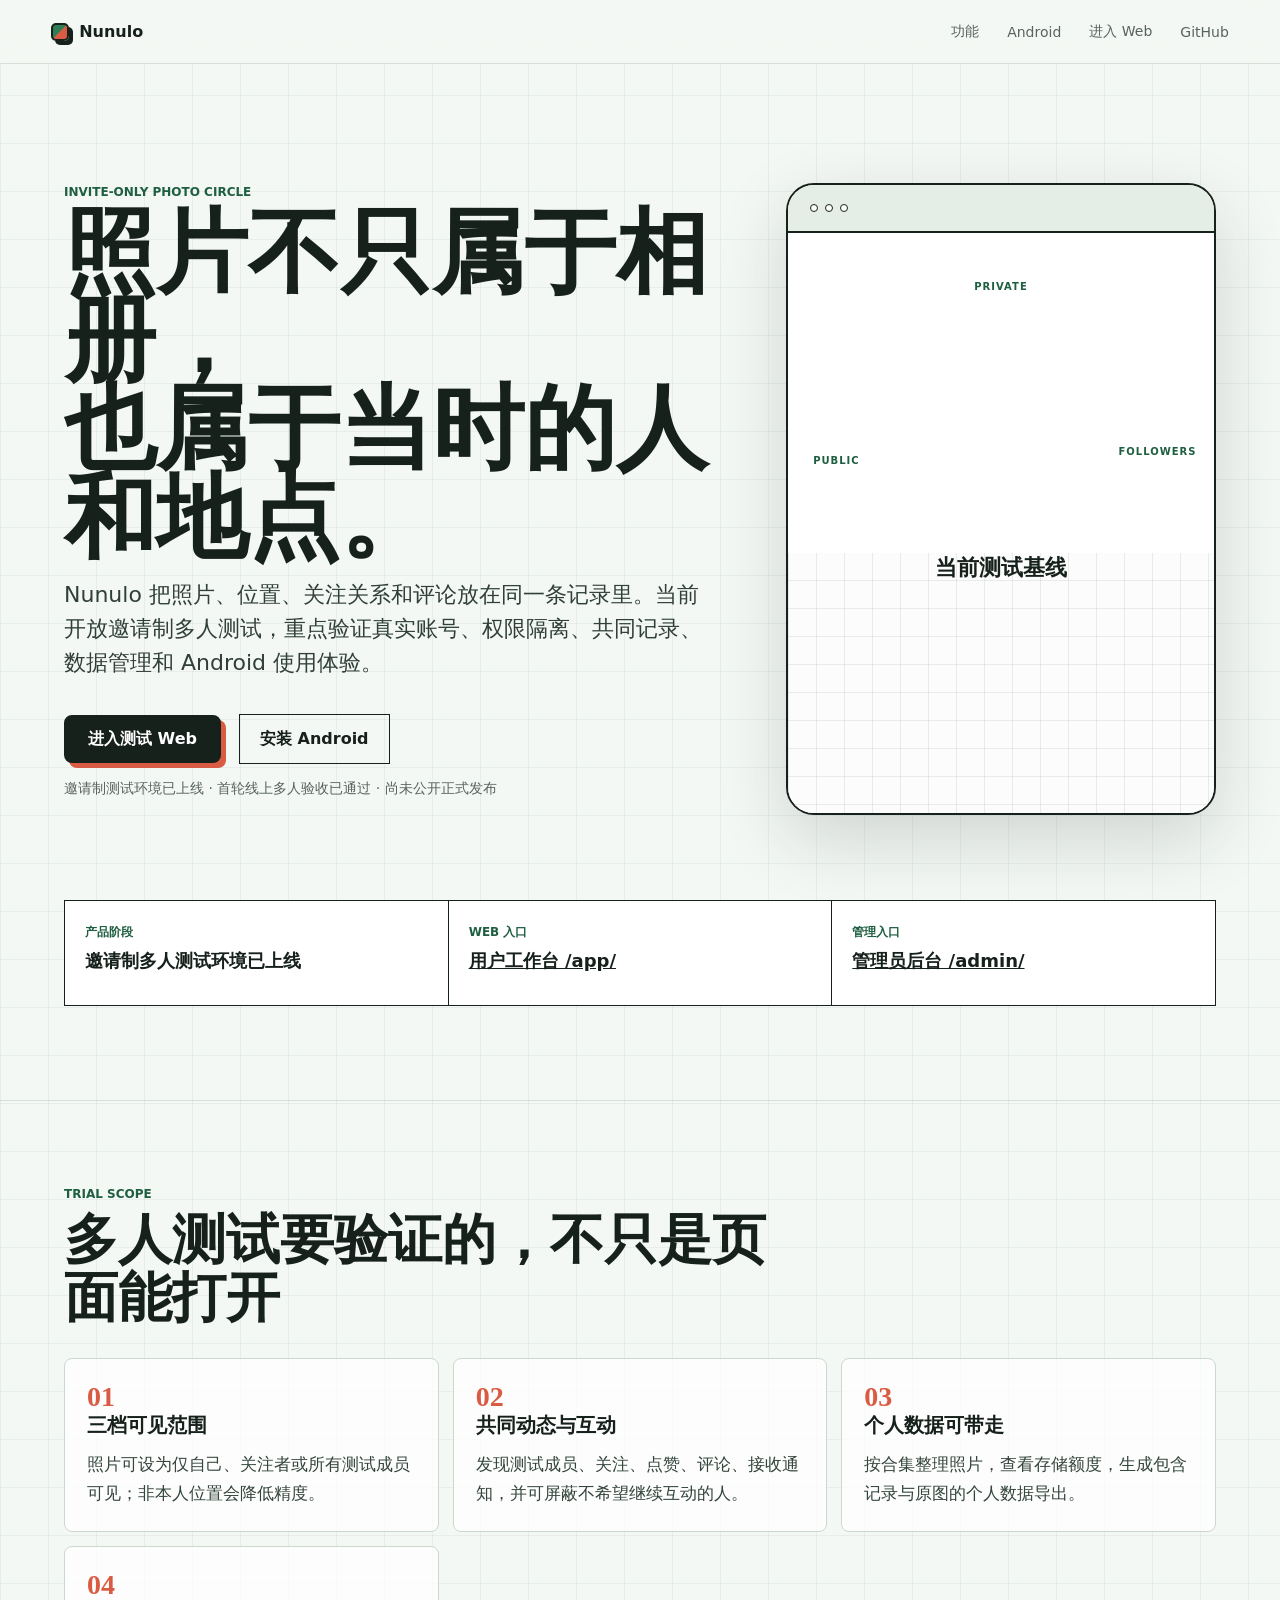
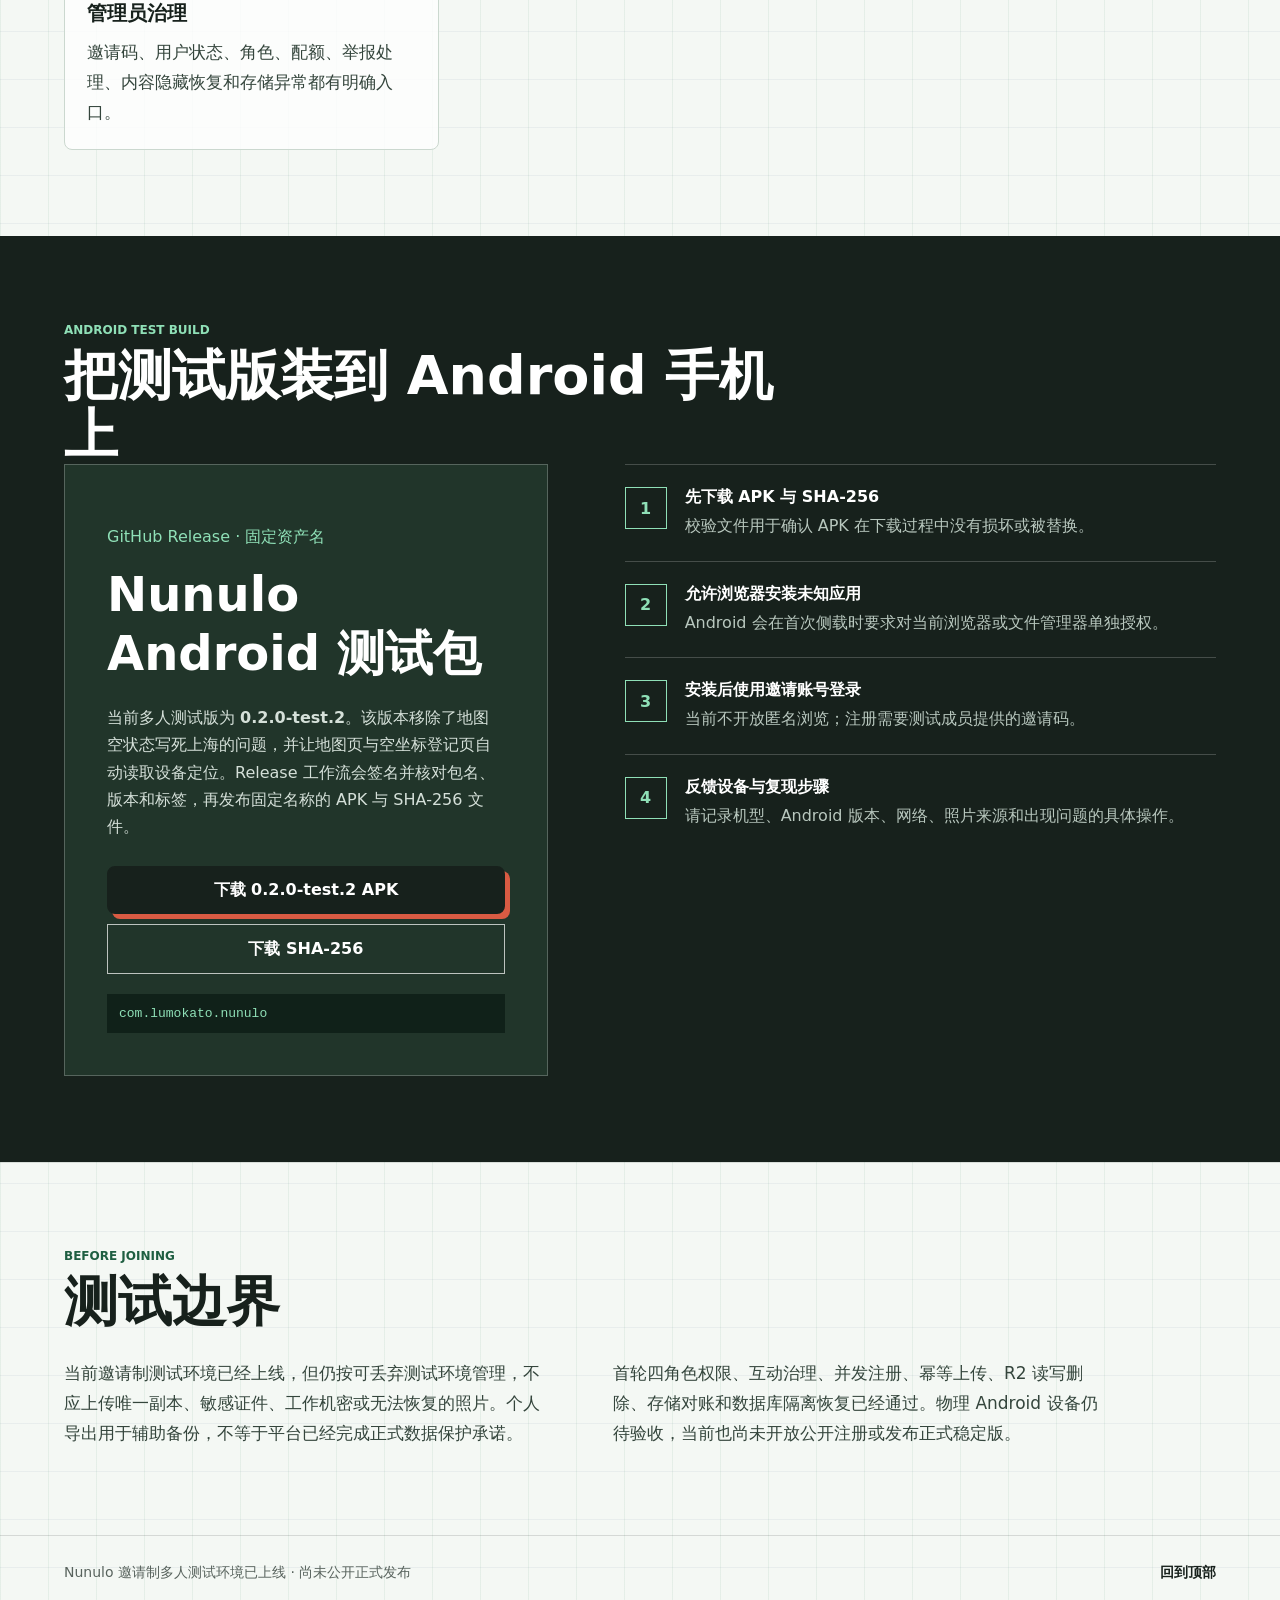
==== release-site/index.html @ 15b978f1 "docs: publish Android test.2 download" ====
<!doctype html>
<html lang="zh-CN">
  <head>
    <meta charset="utf-8" />
    <meta name="viewport" content="width=device-width, initial-scale=1" />
    <meta name="description" content="Nunulo 是一个邀请制多人照片地图，支持共同记录、关注互动、合集与个人数据管理。" />
    <title>Nunulo | 邀请制照片地图测试</title>
    <link rel="stylesheet" href="./styles.css" />
  </head>
  <body>
    <header class="site-header" aria-label="站点导航">
      <a class="brand" href="#top" aria-label="Nunulo 首页"><span class="brand-mark" aria-hidden="true"></span><span>Nunulo</span></a>
      <nav class="nav-links" aria-label="页面链接"><a href="#features">功能</a><a href="#download">Android</a><a href="/app/">进入 Web</a><a href="https://github.com/Nunulo">GitHub</a></nav>
    </header>

    <main id="top">
      <section class="hero" aria-labelledby="hero-title">
        <div class="hero-copy">
          <p class="eyebrow">Invite-only photo circle</p>
          <h1 id="hero-title">照片不只属于相册，<br />也属于当时的人和地点。</h1>
          <p class="lede">Nunulo 把照片、位置、关注关系和评论放在同一条记录里。当前开放邀请制多人测试，重点验证真实账号、权限隔离、共同记录、数据管理和 Android 使用体验。</p>
          <div class="hero-actions"><a class="primary-action" href="/app/">进入测试 Web</a><a class="secondary-action" href="#download">安装 Android</a></div>
          <p class="release-note">邀请制测试环境已上线 · 首轮线上多人验收已通过 · 尚未公开正式发布</p>
        </div>
        <aside class="screen-slot" aria-label="Nunulo 当前测试范围">
          <div class="slot-topline"><span></span><span></span><span></span></div>
          <div class="photo-orbit"><span>PRIVATE</span><span>FOLLOWERS</span><span>PUBLIC</span><strong>PHOTO<br />CIRCLE</strong></div>
          <div class="slot-body"><p>当前测试基线</p><span>邀请注册、多人动态、关注互动、通知、合集、导出与治理</span></div>
        </aside>
      </section>

      <section class="status-band" aria-label="当前状态">
        <div><span class="status-label">产品阶段</span><strong>邀请制多人测试环境已上线</strong></div>
        <div><span class="status-label">Web 入口</span><strong><a href="/app/">用户工作台 /app/</a></strong></div>
        <div><span class="status-label">管理入口</span><strong><a href="/admin/">管理员后台 /admin/</a></strong></div>
      </section>

      <section class="section" id="features" aria-labelledby="features-title">
        <div class="section-heading"><p class="eyebrow">Trial scope</p><h2 id="features-title">多人测试要验证的，不只是页面能打开</h2></div>
        <div class="surface-list feature-list">
          <article><span>01</span><h3>三档可见范围</h3><p>照片可设为仅自己、关注者或所有测试成员可见；非本人位置会降低精度。</p></article>
          <article><span>02</span><h3>共同动态与互动</h3><p>发现测试成员、关注、点赞、评论、接收通知，并可屏蔽不希望继续互动的人。</p></article>
          <article><span>03</span><h3>个人数据可带走</h3><p>按合集整理照片，查看存储额度，生成包含记录与原图的个人数据导出。</p></article>
          <article><span>04</span><h3>管理员治理</h3><p>邀请码、用户状态、角色、配额、举报处理、内容隐藏恢复和存储异常都有明确入口。</p></article>
        </div>
      </section>

      <section class="section download-section" id="download" aria-labelledby="download-title">
        <div class="section-heading"><p class="eyebrow">Android test build</p><h2 id="download-title">把测试版装到 Android 手机上</h2></div>
        <div class="download-grid">
          <div class="download-card">
            <p class="download-kicker">GitHub Release · 固定资产名</p>
            <h3>Nunulo Android 测试包</h3>
            <p>当前多人测试版为 <strong>0.2.0-test.2</strong>。该版本移除了地图空状态写死上海的问题，并让地图页与空坐标登记页自动读取设备定位。Release 工作流会签名并核对包名、版本和标签，再发布固定名称的 APK 与 SHA-256 文件。</p>
            <div class="download-actions">
              <a class="primary-action" href="https://github.com/nunulo/nunulo-android/releases/download/v0.2.0-test.2/nunulo-android.apk">下载 0.2.0-test.2 APK</a>
              <a class="secondary-action" href="https://github.com/nunulo/nunulo-android/releases/download/v0.2.0-test.2/nunulo-android.sha256">下载 SHA-256</a>
            </div>
            <code>com.lumokato.nunulo</code>
          </div>
          <ol class="install-steps">
            <li><span>1</span><div><strong>先下载 APK 与 SHA-256</strong><p>校验文件用于确认 APK 在下载过程中没有损坏或被替换。</p></div></li>
            <li><span>2</span><div><strong>允许浏览器安装未知应用</strong><p>Android 会在首次侧载时要求对当前浏览器或文件管理器单独授权。</p></div></li>
            <li><span>3</span><div><strong>安装后使用邀请账号登录</strong><p>当前不开放匿名浏览；注册需要测试成员提供的邀请码。</p></div></li>
            <li><span>4</span><div><strong>反馈设备与复现步骤</strong><p>请记录机型、Android 版本、网络、照片来源和出现问题的具体操作。</p></div></li>
          </ol>
        </div>
      </section>

      <section class="section boundaries" aria-labelledby="boundaries-title">
        <div class="section-heading"><p class="eyebrow">Before joining</p><h2 id="boundaries-title">测试边界</h2></div>
        <div class="copy-grid"><p>当前邀请制测试环境已经上线，但仍按可丢弃测试环境管理，不应上传唯一副本、敏感证件、工作机密或无法恢复的照片。个人导出用于辅助备份，不等于平台已经完成正式数据保护承诺。</p><p>首轮四角色权限、互动治理、并发注册、幂等上传、R2 读写删除、存储对账和数据库隔离恢复已经通过。物理 Android 设备仍待验收，当前也尚未开放公开注册或发布正式稳定版。</p></div>
      </section>
    </main>

    <footer class="site-footer"><span>Nunulo 邀请制多人测试环境已上线 · 尚未公开正式发布</span><a href="#top">回到顶部</a></footer>
  </body>
</html>
---- release-site/styles.css ----
:root {
  color-scheme: light;
  --paper: #f4f8f4;
  --ink: #17211c;
  --muted: #58635d;
  --line: #cbd8cf;
  --leaf: #2f7d55;
  --leaf-deep: #1e5e41;
  --coral: #d95b43;
  --blue: #476a86;
  --white: #ffffff;
  --shadow: 0 24px 70px rgba(23, 33, 28, 0.16);
  font-family: Inter, "Noto Sans SC", "Microsoft YaHei", system-ui, -apple-system, BlinkMacSystemFont, sans-serif;
  background: var(--paper);
  color: var(--ink);
}

* {
  box-sizing: border-box;
}

html {
  scroll-behavior: smooth;
}

body {
  margin: 0;
  min-width: 320px;
  background:
    linear-gradient(90deg, rgba(47, 125, 85, 0.08) 1px, transparent 1px) 0 0 / 48px 48px,
    linear-gradient(0deg, rgba(71, 106, 134, 0.07) 1px, transparent 1px) 0 0 / 48px 48px,
    var(--paper);
}

a {
  color: inherit;
}

.site-header {
  position: sticky;
  top: 0;
  z-index: 10;
  display: flex;
  align-items: center;
  justify-content: space-between;
  gap: 24px;
  min-height: 64px;
  padding: 14px clamp(18px, 4vw, 56px);
  border-bottom: 1px solid rgba(23, 33, 28, 0.12);
  background: rgba(244, 248, 244, 0.92);
  backdrop-filter: blur(18px);
}

.brand,
.nav-links {
  display: flex;
  align-items: center;
}

.brand {
  gap: 10px;
  font-weight: 760;
  text-decoration: none;
}

.brand-mark {
  width: 18px;
  height: 18px;
  border: 2px solid var(--ink);
  border-radius: 5px;
  background: linear-gradient(135deg, var(--leaf) 0 48%, var(--coral) 48% 100%);
  box-shadow: 4px 4px 0 var(--ink);
}

.nav-links {
  gap: clamp(12px, 3vw, 28px);
  font-size: 14px;
  color: var(--muted);
}

.nav-links a {
  text-decoration: none;
}

.nav-links a:hover,
.nav-links a:focus-visible {
  color: var(--ink);
}

.hero {
  display: grid;
  grid-template-columns: minmax(0, 1fr) minmax(280px, 430px);
  align-items: center;
  gap: clamp(28px, 6vw, 84px);
  min-height: calc(100svh - 64px);
  padding: clamp(44px, 8vw, 92px) clamp(18px, 5vw, 72px) clamp(34px, 5vw, 58px);
}

.hero-copy {
  max-width: 760px;
}

.eyebrow,
.status-label {
  margin: 0;
  color: var(--leaf-deep);
  font-size: 12px;
  font-weight: 780;
  letter-spacing: 0;
  text-transform: uppercase;
}

h1,
h2,
h3,
p {
  overflow-wrap: anywhere;
}

h1 {
  margin: 10px 0 16px;
  font-size: 92px;
  line-height: 0.96;
  letter-spacing: 0;
  font-weight: 860;
}

.lede {
  max-width: 650px;
  margin: 0;
  color: #304038;
  font-size: 22px;
  line-height: 1.55;
}

.hero-actions {
  display: flex;
  flex-wrap: wrap;
  align-items: center;
  gap: 14px 18px;
  margin-top: 34px;
}

.primary-action {
  display: inline-flex;
  align-items: center;
  justify-content: center;
  min-height: 48px;
  padding: 0 22px;
  border: 2px solid var(--ink);
  border-radius: 8px;
  background: var(--ink);
  color: var(--white);
  font-weight: 760;
  text-decoration: none;
  box-shadow: 5px 5px 0 var(--coral);
  transition: transform 160ms ease, box-shadow 160ms ease;
}

.secondary-action {
  display: inline-flex;
  align-items: center;
  justify-content: center;
  min-height: 50px;
  padding: 0 20px;
  border: 1px solid var(--ink);
  color: var(--ink);
  font-weight: 800;
  text-decoration: none;
}

.photo-orbit {
  position: relative;
  display: grid;
  place-items: center;
  min-height: 280px;
  margin: 20px;
  border: 1px solid rgba(255, 255, 255, 0.25);
  border-radius: 50%;
  color: var(--white);
}

.photo-orbit::before,
.photo-orbit::after {
  content: "";
  position: absolute;
  inset: 16%;
  border: 1px dashed rgba(255, 255, 255, 0.35);
  border-radius: 50%;
}

.photo-orbit::after {
  inset: 32%;
}

.photo-orbit strong {
  z-index: 1;
  text-align: center;
  font-family: Georgia, serif;
  font-size: 34px;
  line-height: 0.95;
}

.photo-orbit span {
  position: absolute;
  z-index: 1;
  padding: 5px 8px;
  background: var(--white);
  color: var(--leaf-deep);
  font-size: 10px;
  font-weight: 900;
  letter-spacing: 0.1em;
}

.photo-orbit span:nth-child(1) { top: 8%; }
.photo-orbit span:nth-child(2) { right: -3%; bottom: 25%; }
.photo-orbit span:nth-child(3) { left: -1%; bottom: 22%; }

.status-band a {
  color: inherit;
}

.feature-list {
  grid-template-columns: repeat(4, minmax(0, 1fr));
}

.feature-list article > span {
  color: var(--coral);
  font: 800 28px Georgia, serif;
}

.download-section {
  background: var(--ink);
  color: var(--white);
}

.download-section .eyebrow,
.download-section .download-kicker {
  color: #8fe0b7;
}

.download-grid {
  display: grid;
  grid-template-columns: minmax(0, 0.9fr) minmax(0, 1.1fr);
  gap: clamp(28px, 6vw, 84px);
  align-items: start;
}

.download-card {
  padding: clamp(24px, 4vw, 42px);
  border: 1px solid rgba(255, 255, 255, 0.24);
  background: #21352a;
}

.download-card h3 {
  font-size: clamp(28px, 4vw, 48px);
  margin: 10px 0 18px;
}

.download-card p {
  color: #d5e0d9;
  line-height: 1.7;
}

.download-actions {
  display: grid;
  gap: 10px;
  margin: 26px 0 20px;
}

.download-section .secondary-action {
  border-color: rgba(255, 255, 255, 0.7);
  color: var(--white);
}

.download-card code {
  display: block;
  padding: 12px;
  background: #102119;
  color: #8fe0b7;
}

.install-steps {
  display: grid;
  gap: 0;
  margin: 0;
  padding: 0;
  list-style: none;
}

.install-steps li {
  display: grid;
  grid-template-columns: auto 1fr;
  gap: 18px;
  padding: 22px 0;
  border-top: 1px solid rgba(255, 255, 255, 0.2);
}

.install-steps li > span {
  display: grid;
  place-items: center;
  width: 42px;
  height: 42px;
  border: 1px solid #8fe0b7;
  color: #8fe0b7;
  font-weight: 900;
}

.install-steps p {
  margin: 5px 0 0;
  color: #b8c7be;
  line-height: 1.6;
}

.primary-action:hover,
.primary-action:focus-visible {
  transform: translate(-2px, -2px);
  box-shadow: 7px 7px 0 var(--coral);
}

.release-note {
  color: var(--muted);
  font-size: 14px;
  line-height: 1.5;
}

.screen-slot {
  width: min(100%, 430px);
  aspect-ratio: 0.68;
  justify-self: center;
  border: 2px solid var(--ink);
  border-radius: 28px;
  background: var(--white);
  box-shadow: var(--shadow);
  overflow: hidden;
}

.slot-topline {
  display: flex;
  gap: 7px;
  align-items: center;
  height: 48px;
  padding: 0 22px;
  border-bottom: 2px solid var(--ink);
  background: #e4eee7;
}

.slot-topline span {
  width: 8px;
  height: 8px;
  border: 1px solid var(--ink);
  border-radius: 50%;
  background: var(--white);
}

.slot-body {
  display: grid;
  place-content: stretch;
  min-height: calc(100% - 48px);
  padding: 0;
  text-align: center;
  background:
    linear-gradient(90deg, rgba(23, 33, 28, 0.08) 1px, transparent 1px) 0 0 / 28px 28px,
    linear-gradient(0deg, rgba(23, 33, 28, 0.08) 1px, transparent 1px) 0 0 / 28px 28px,
    #fbfcfb;
}

.slot-body p {
  margin: 0 0 8px;
  font-size: 22px;
  font-weight: 820;
}

.slot-body span {
  color: var(--muted);
  font-size: 14px;
}

.status-band {
  display: grid;
  grid-template-columns: repeat(3, minmax(0, 1fr));
  gap: 1px;
  margin: 0 clamp(18px, 5vw, 72px) clamp(56px, 8vw, 94px);
  border: 1px solid var(--ink);
  background: var(--ink);
}

.status-band > div {
  min-height: 104px;
  padding: 20px;
  background: var(--white);
}

.status-band strong {
  display: block;
  margin-top: 8px;
  font-size: 18px;
  line-height: 1.35;
}

.section {
  padding: clamp(44px, 8vw, 86px) clamp(18px, 5vw, 72px);
  border-top: 1px solid rgba(23, 33, 28, 0.12);
}

.section-heading {
  display: grid;
  gap: 10px;
  max-width: 720px;
}

h2 {
  margin: 0;
  font-size: 54px;
  line-height: 1.08;
  letter-spacing: 0;
}

.copy-grid {
  display: grid;
  grid-template-columns: repeat(2, minmax(0, 1fr));
  gap: clamp(22px, 5vw, 58px);
  max-width: 1040px;
  margin-top: 28px;
}

.copy-grid p,
.surface-list p {
  margin: 0;
  color: #34453c;
  font-size: 17px;
  line-height: 1.75;
}

.surface-list {
  display: grid;
  grid-template-columns: repeat(3, minmax(0, 1fr));
  gap: 14px;
  margin-top: 30px;
}

.surface-list article {
  min-height: 168px;
  padding: 22px;
  border: 1px solid var(--line);
  border-radius: 8px;
  background: rgba(255, 255, 255, 0.78);
}

.surface-list h3 {
  margin: 0 0 12px;
  font-size: 20px;
  line-height: 1.25;
}

.site-footer {
  display: flex;
  justify-content: space-between;
  gap: 18px;
  padding: 28px clamp(18px, 5vw, 72px);
  border-top: 1px solid rgba(23, 33, 28, 0.14);
  color: var(--muted);
  font-size: 14px;
}

.site-footer a {
  color: var(--ink);
  font-weight: 700;
  text-decoration: none;
}

:focus-visible {
  outline: 3px solid var(--blue);
  outline-offset: 4px;
}

@media (prefers-reduced-motion: reduce) {
  *,
  *::before,
  *::after {
    scroll-behavior: auto !important;
    transition: none !important;
  }
}

@media (max-width: 860px) {
  .site-header {
    position: static;
  }

  h1 {
    font-size: 68px;
  }

  h2 {
    font-size: 42px;
  }

  .lede {
    font-size: 20px;
  }

  .hero {
    grid-template-columns: 1fr;
    min-height: auto;
  }

  .screen-slot {
    justify-self: start;
    max-width: 330px;
  }

  .status-band,
  .copy-grid,
  .surface-list,
  .feature-list,
  .download-grid {
    grid-template-columns: 1fr;
  }
}

@media (max-width: 520px) {
  .site-header,
  .site-footer {
    align-items: flex-start;
    flex-direction: column;
  }

  .nav-links {
    width: 100%;
    justify-content: space-between;
  }

  h1 {
    font-size: 44px;
  }

  h2 {
    font-size: 32px;
  }

  .lede {
    font-size: 17px;
  }

  .primary-action {
    width: 100%;
  }

  .screen-slot {
    max-width: 100%;
    border-radius: 22px;
  }
}
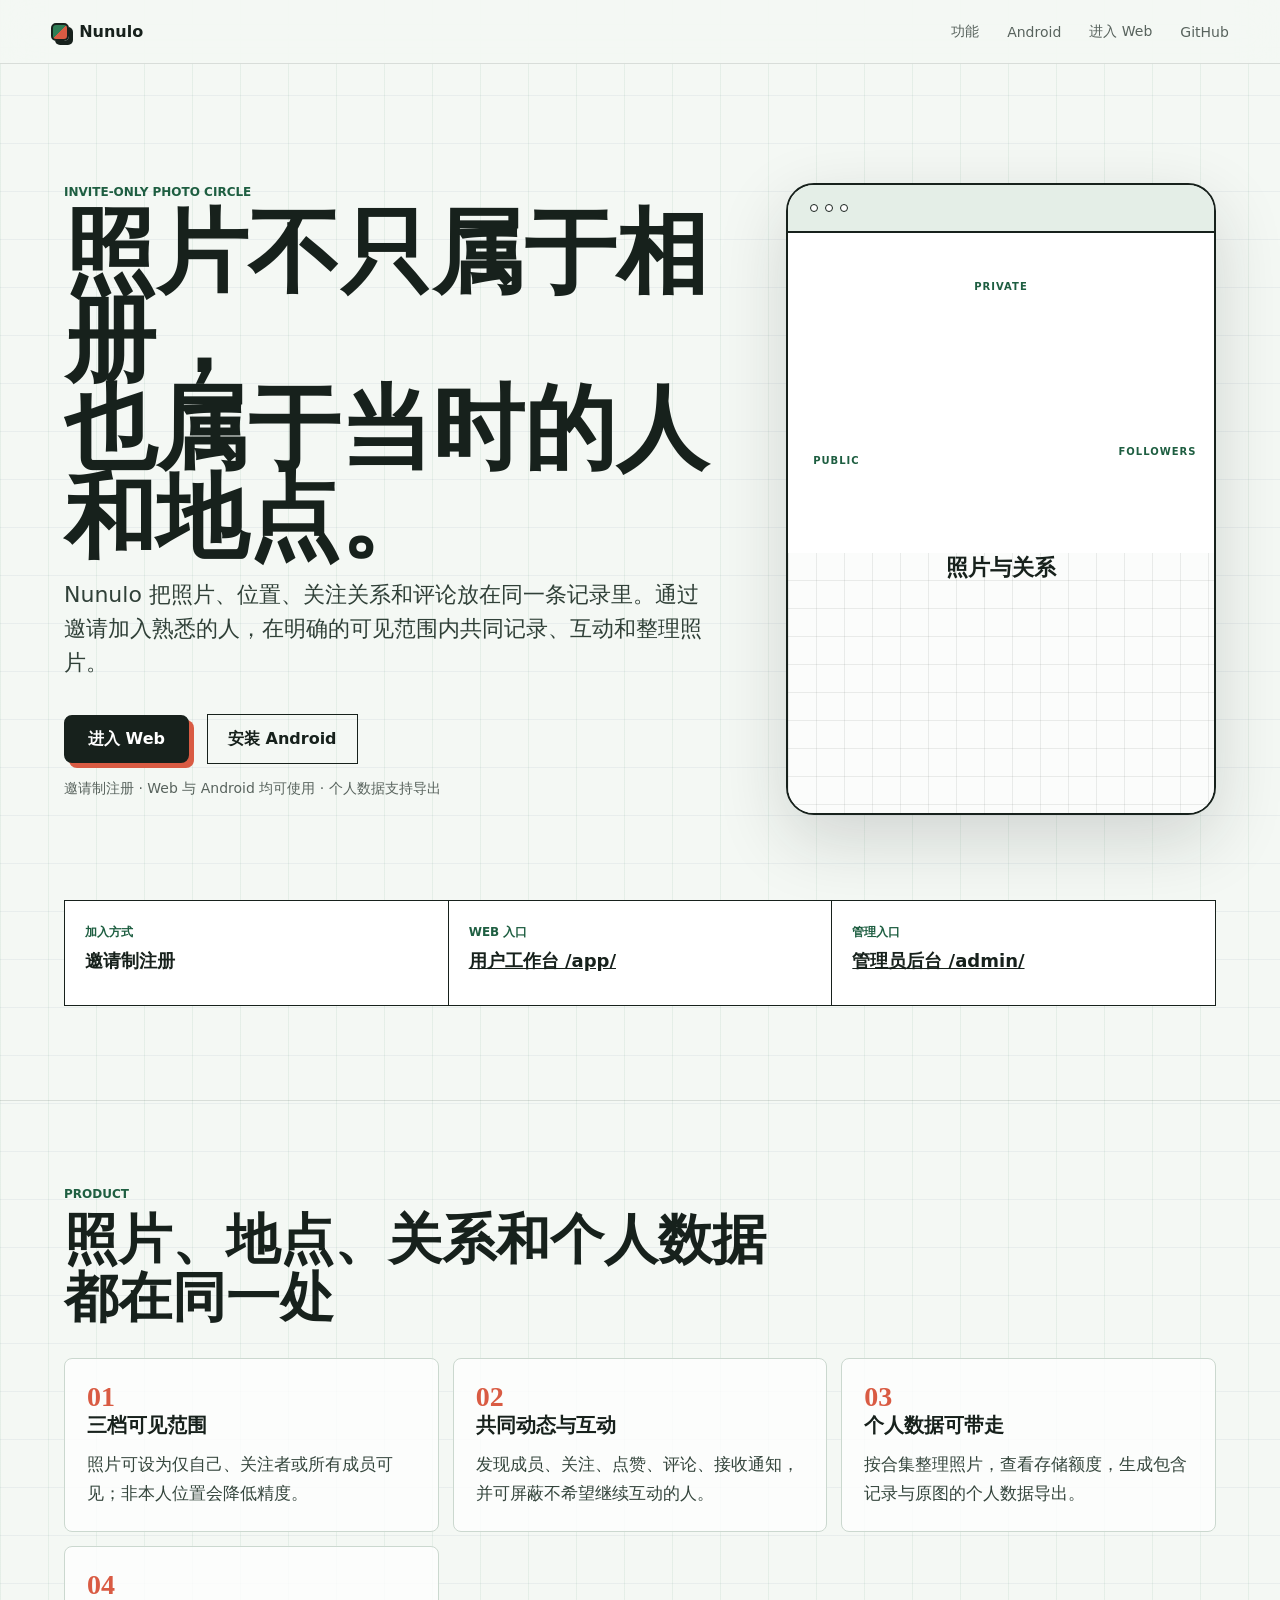
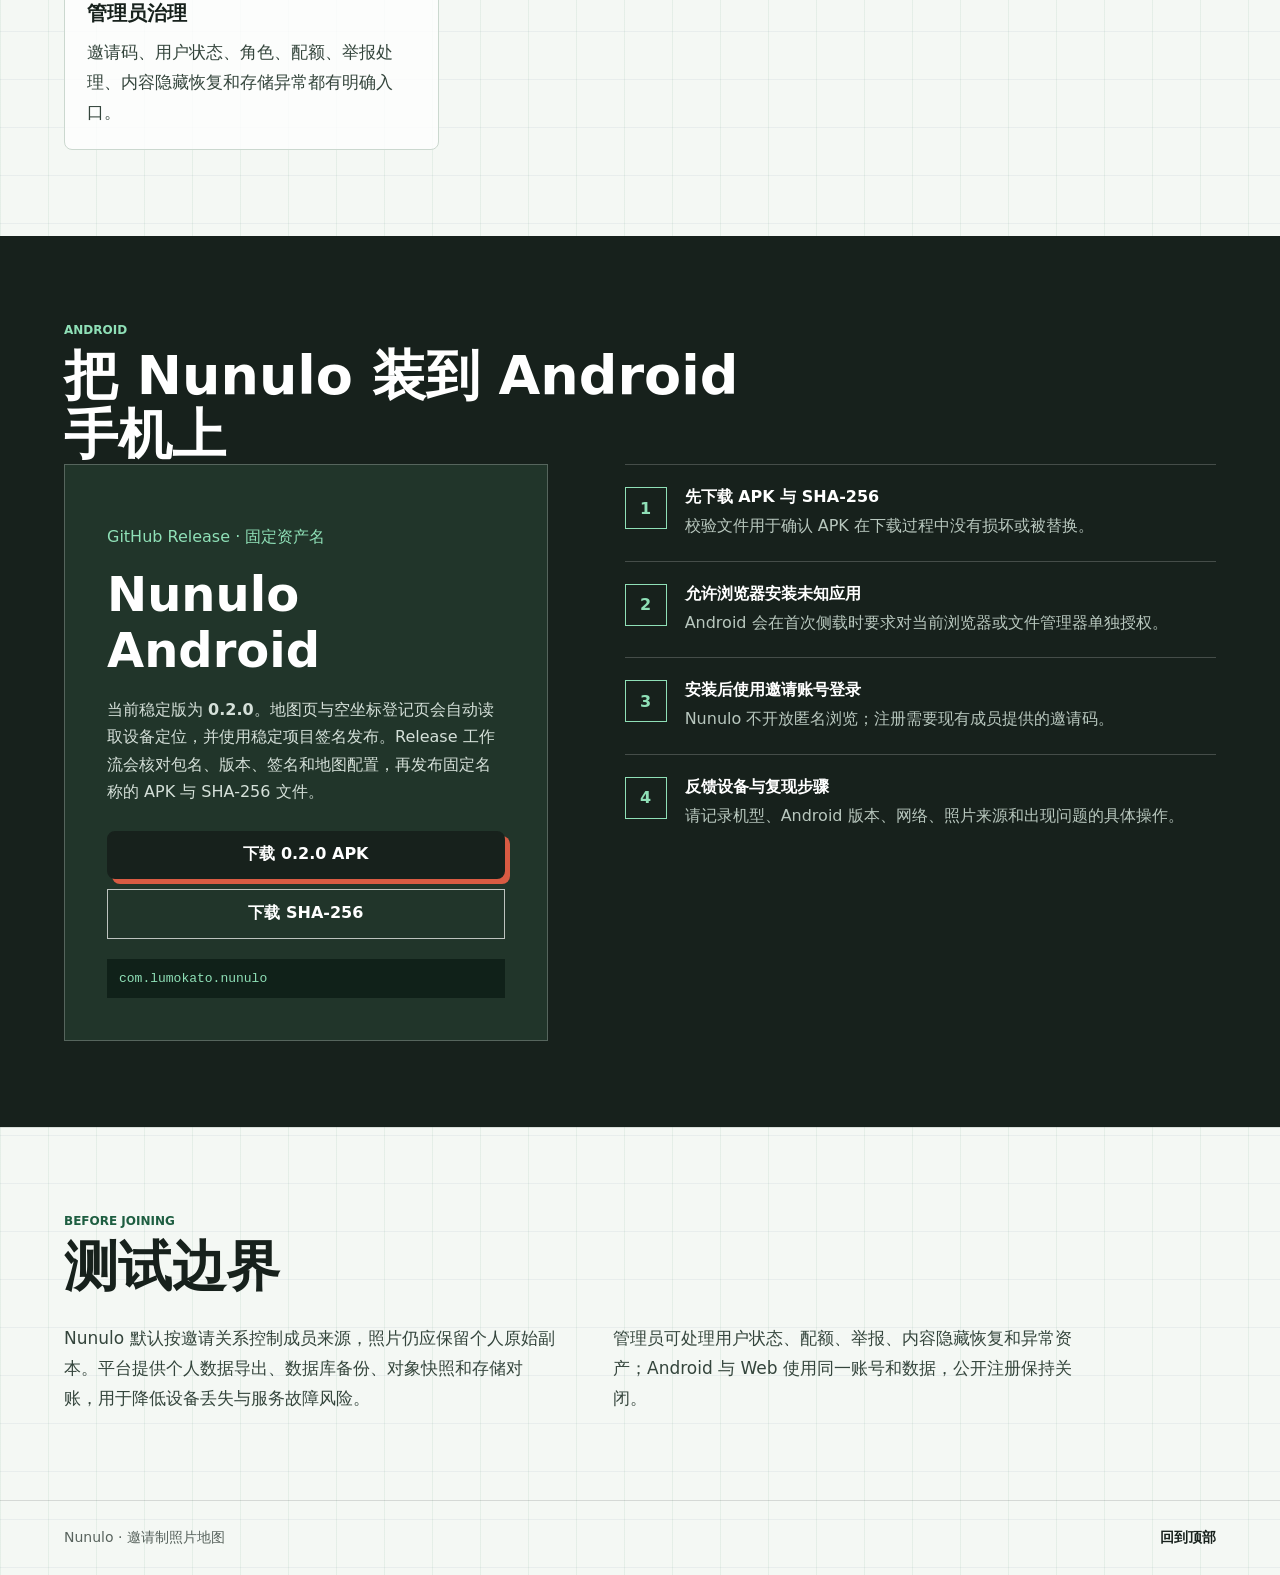
==== commit 71c42fb0: "feat: publish stable product site" ====
--- a/release-site/index.html
+++ b/release-site/index.html
@@ -4,7 +4,7 @@
     <meta charset="utf-8" />
     <meta name="viewport" content="width=device-width, initial-scale=1" />
     <meta name="description" content="Nunulo 是一个邀请制多人照片地图，支持共同记录、关注互动、合集与个人数据管理。" />
-    <title>Nunulo | 邀请制照片地图测试</title>
+    <title>Nunulo | 邀请制照片地图</title>
     <link rel="stylesheet" href="./styles.css" />
   </head>
   <body>
@@ -18,50 +18,50 @@
         <div class="hero-copy">
           <p class="eyebrow">Invite-only photo circle</p>
           <h1 id="hero-title">照片不只属于相册，<br />也属于当时的人和地点。</h1>
-          <p class="lede">Nunulo 把照片、位置、关注关系和评论放在同一条记录里。当前开放邀请制多人测试，重点验证真实账号、权限隔离、共同记录、数据管理和 Android 使用体验。</p>
-          <div class="hero-actions"><a class="primary-action" href="/app/">进入测试 Web</a><a class="secondary-action" href="#download">安装 Android</a></div>
-          <p class="release-note">邀请制测试环境已上线 · 首轮线上多人验收已通过 · 尚未公开正式发布</p>
+          <p class="lede">Nunulo 把照片、位置、关注关系和评论放在同一条记录里。通过邀请加入熟悉的人，在明确的可见范围内共同记录、互动和整理照片。</p>
+          <div class="hero-actions"><a class="primary-action" href="/app/">进入 Web</a><a class="secondary-action" href="#download">安装 Android</a></div>
+          <p class="release-note">邀请制注册 · Web 与 Android 均可使用 · 个人数据支持导出</p>
         </div>
-        <aside class="screen-slot" aria-label="Nunulo 当前测试范围">
+        <aside class="screen-slot" aria-label="Nunulo 核心能力">
           <div class="slot-topline"><span></span><span></span><span></span></div>
           <div class="photo-orbit"><span>PRIVATE</span><span>FOLLOWERS</span><span>PUBLIC</span><strong>PHOTO<br />CIRCLE</strong></div>
-          <div class="slot-body"><p>当前测试基线</p><span>邀请注册、多人动态、关注互动、通知、合集、导出与治理</span></div>
+          <div class="slot-body"><p>照片与关系</p><span>邀请注册、多人动态、关注互动、通知、合集、导出与治理</span></div>
         </aside>
       </section>
 
       <section class="status-band" aria-label="当前状态">
-        <div><span class="status-label">产品阶段</span><strong>邀请制多人测试环境已上线</strong></div>
+        <div><span class="status-label">加入方式</span><strong>邀请制注册</strong></div>
         <div><span class="status-label">Web 入口</span><strong><a href="/app/">用户工作台 /app/</a></strong></div>
         <div><span class="status-label">管理入口</span><strong><a href="/admin/">管理员后台 /admin/</a></strong></div>
       </section>
 
       <section class="section" id="features" aria-labelledby="features-title">
-        <div class="section-heading"><p class="eyebrow">Trial scope</p><h2 id="features-title">多人测试要验证的，不只是页面能打开</h2></div>
+        <div class="section-heading"><p class="eyebrow">Product</p><h2 id="features-title">照片、地点、关系和个人数据都在同一处</h2></div>
         <div class="surface-list feature-list">
-          <article><span>01</span><h3>三档可见范围</h3><p>照片可设为仅自己、关注者或所有测试成员可见；非本人位置会降低精度。</p></article>
-          <article><span>02</span><h3>共同动态与互动</h3><p>发现测试成员、关注、点赞、评论、接收通知，并可屏蔽不希望继续互动的人。</p></article>
+          <article><span>01</span><h3>三档可见范围</h3><p>照片可设为仅自己、关注者或所有成员可见；非本人位置会降低精度。</p></article>
+          <article><span>02</span><h3>共同动态与互动</h3><p>发现成员、关注、点赞、评论、接收通知，并可屏蔽不希望继续互动的人。</p></article>
           <article><span>03</span><h3>个人数据可带走</h3><p>按合集整理照片，查看存储额度，生成包含记录与原图的个人数据导出。</p></article>
           <article><span>04</span><h3>管理员治理</h3><p>邀请码、用户状态、角色、配额、举报处理、内容隐藏恢复和存储异常都有明确入口。</p></article>
         </div>
       </section>
 
       <section class="section download-section" id="download" aria-labelledby="download-title">
-        <div class="section-heading"><p class="eyebrow">Android test build</p><h2 id="download-title">把测试版装到 Android 手机上</h2></div>
+        <div class="section-heading"><p class="eyebrow">Android</p><h2 id="download-title">把 Nunulo 装到 Android 手机上</h2></div>
         <div class="download-grid">
           <div class="download-card">
             <p class="download-kicker">GitHub Release · 固定资产名</p>
-            <h3>Nunulo Android 测试包</h3>
-            <p>当前多人测试版为 <strong>0.2.0-test.2</strong>。该版本移除了地图空状态写死上海的问题，并让地图页与空坐标登记页自动读取设备定位。Release 工作流会签名并核对包名、版本和标签，再发布固定名称的 APK 与 SHA-256 文件。</p>
+            <h3>Nunulo Android</h3>
+            <p>当前稳定版为 <strong>0.2.0</strong>。地图页与空坐标登记页会自动读取设备定位，并使用稳定项目签名发布。Release 工作流会核对包名、版本、签名和地图配置，再发布固定名称的 APK 与 SHA-256 文件。</p>
             <div class="download-actions">
-              <a class="primary-action" href="https://github.com/nunulo/nunulo-android/releases/download/v0.2.0-test.2/nunulo-android.apk">下载 0.2.0-test.2 APK</a>
-              <a class="secondary-action" href="https://github.com/nunulo/nunulo-android/releases/download/v0.2.0-test.2/nunulo-android.sha256">下载 SHA-256</a>
+              <a class="primary-action" href="https://github.com/nunulo/nunulo-android/releases/download/v0.2.0/nunulo-android.apk">下载 0.2.0 APK</a>
+              <a class="secondary-action" href="https://github.com/nunulo/nunulo-android/releases/download/v0.2.0/nunulo-android.sha256">下载 SHA-256</a>
             </div>
             <code>com.lumokato.nunulo</code>
           </div>
           <ol class="install-steps">
             <li><span>1</span><div><strong>先下载 APK 与 SHA-256</strong><p>校验文件用于确认 APK 在下载过程中没有损坏或被替换。</p></div></li>
             <li><span>2</span><div><strong>允许浏览器安装未知应用</strong><p>Android 会在首次侧载时要求对当前浏览器或文件管理器单独授权。</p></div></li>
-            <li><span>3</span><div><strong>安装后使用邀请账号登录</strong><p>当前不开放匿名浏览；注册需要测试成员提供的邀请码。</p></div></li>
+            <li><span>3</span><div><strong>安装后使用邀请账号登录</strong><p>Nunulo 不开放匿名浏览；注册需要现有成员提供的邀请码。</p></div></li>
             <li><span>4</span><div><strong>反馈设备与复现步骤</strong><p>请记录机型、Android 版本、网络、照片来源和出现问题的具体操作。</p></div></li>
           </ol>
         </div>
@@ -69,10 +69,10 @@
 
       <section class="section boundaries" aria-labelledby="boundaries-title">
         <div class="section-heading"><p class="eyebrow">Before joining</p><h2 id="boundaries-title">测试边界</h2></div>
-        <div class="copy-grid"><p>当前邀请制测试环境已经上线，但仍按可丢弃测试环境管理，不应上传唯一副本、敏感证件、工作机密或无法恢复的照片。个人导出用于辅助备份，不等于平台已经完成正式数据保护承诺。</p><p>首轮四角色权限、互动治理、并发注册、幂等上传、R2 读写删除、存储对账和数据库隔离恢复已经通过。物理 Android 设备仍待验收，当前也尚未开放公开注册或发布正式稳定版。</p></div>
+        <div class="copy-grid"><p>Nunulo 默认按邀请关系控制成员来源，照片仍应保留个人原始副本。平台提供个人数据导出、数据库备份、对象快照和存储对账，用于降低设备丢失与服务故障风险。</p><p>管理员可处理用户状态、配额、举报、内容隐藏恢复和异常资产；Android 与 Web 使用同一账号和数据，公开注册保持关闭。</p></div>
       </section>
     </main>
 
-    <footer class="site-footer"><span>Nunulo 邀请制多人测试环境已上线 · 尚未公开正式发布</span><a href="#top">回到顶部</a></footer>
+    <footer class="site-footer"><span>Nunulo · 邀请制照片地图</span><a href="#top">回到顶部</a></footer>
   </body>
 </html>
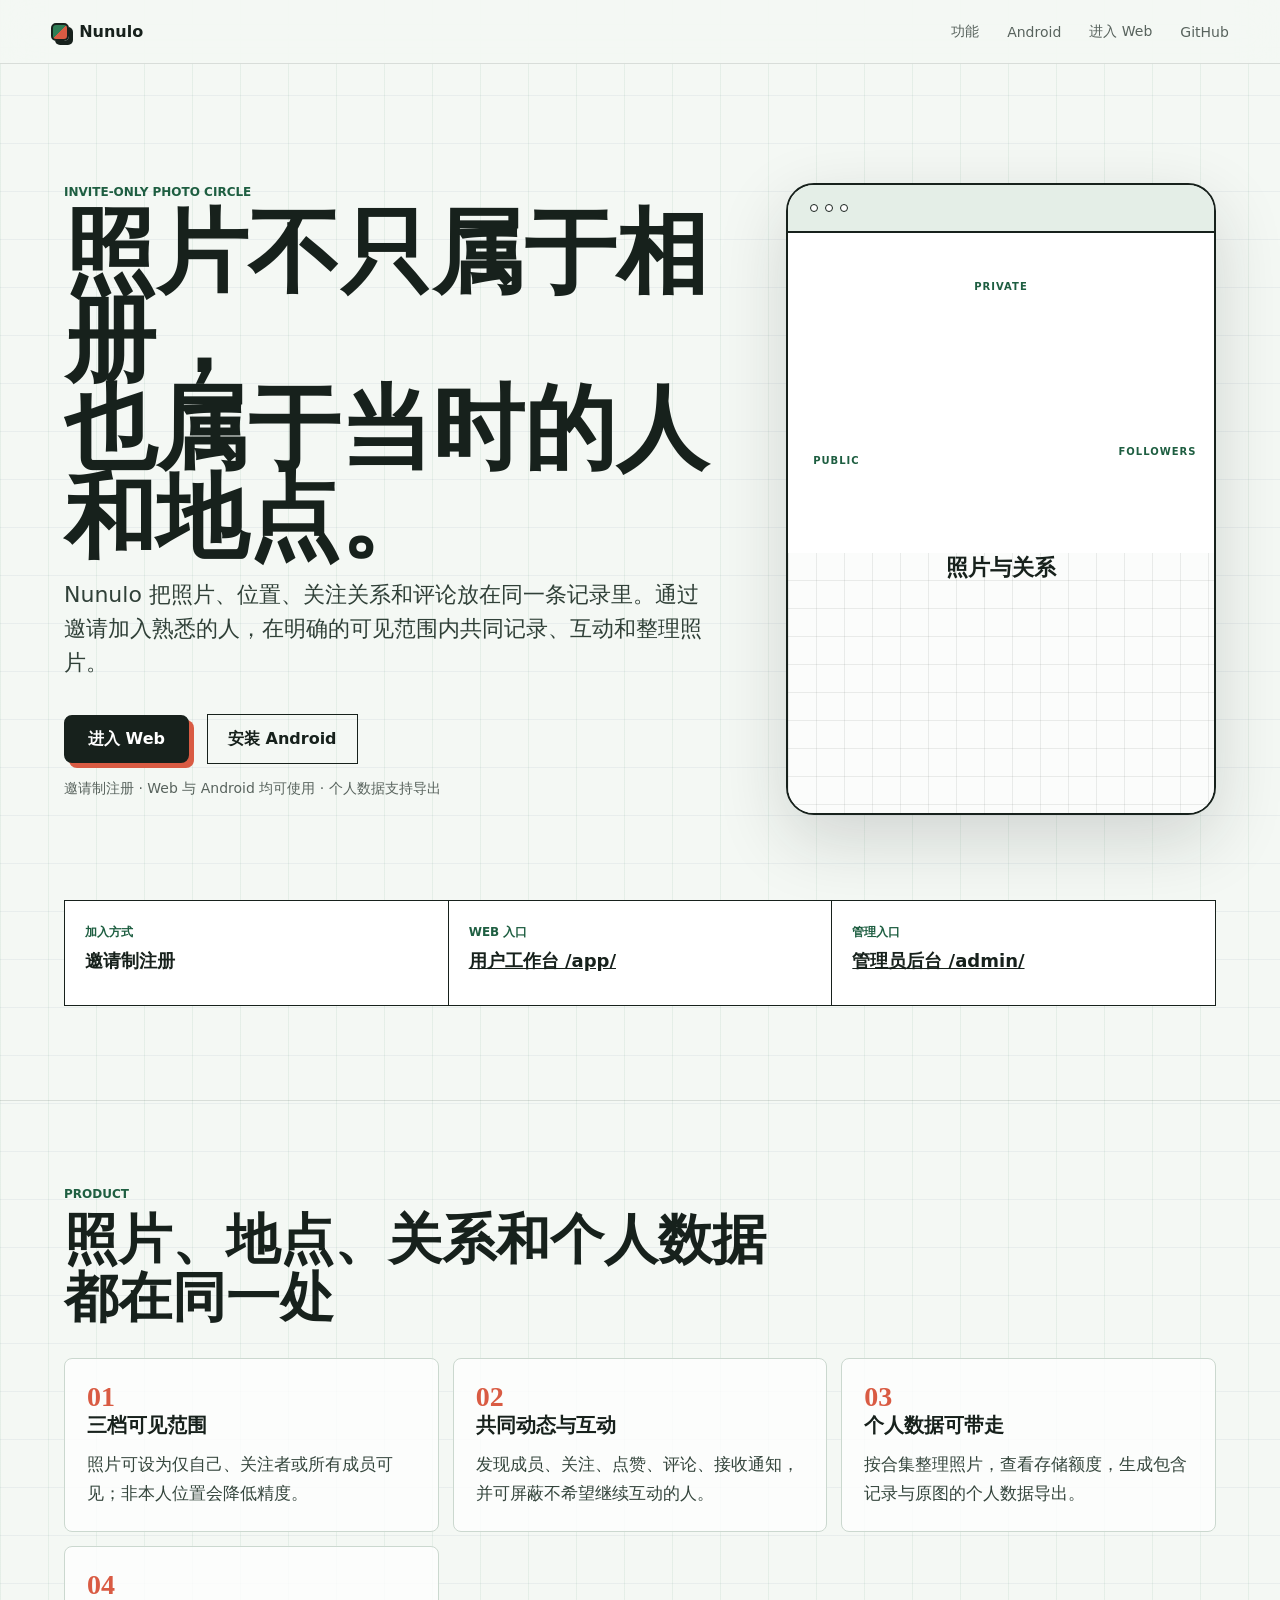
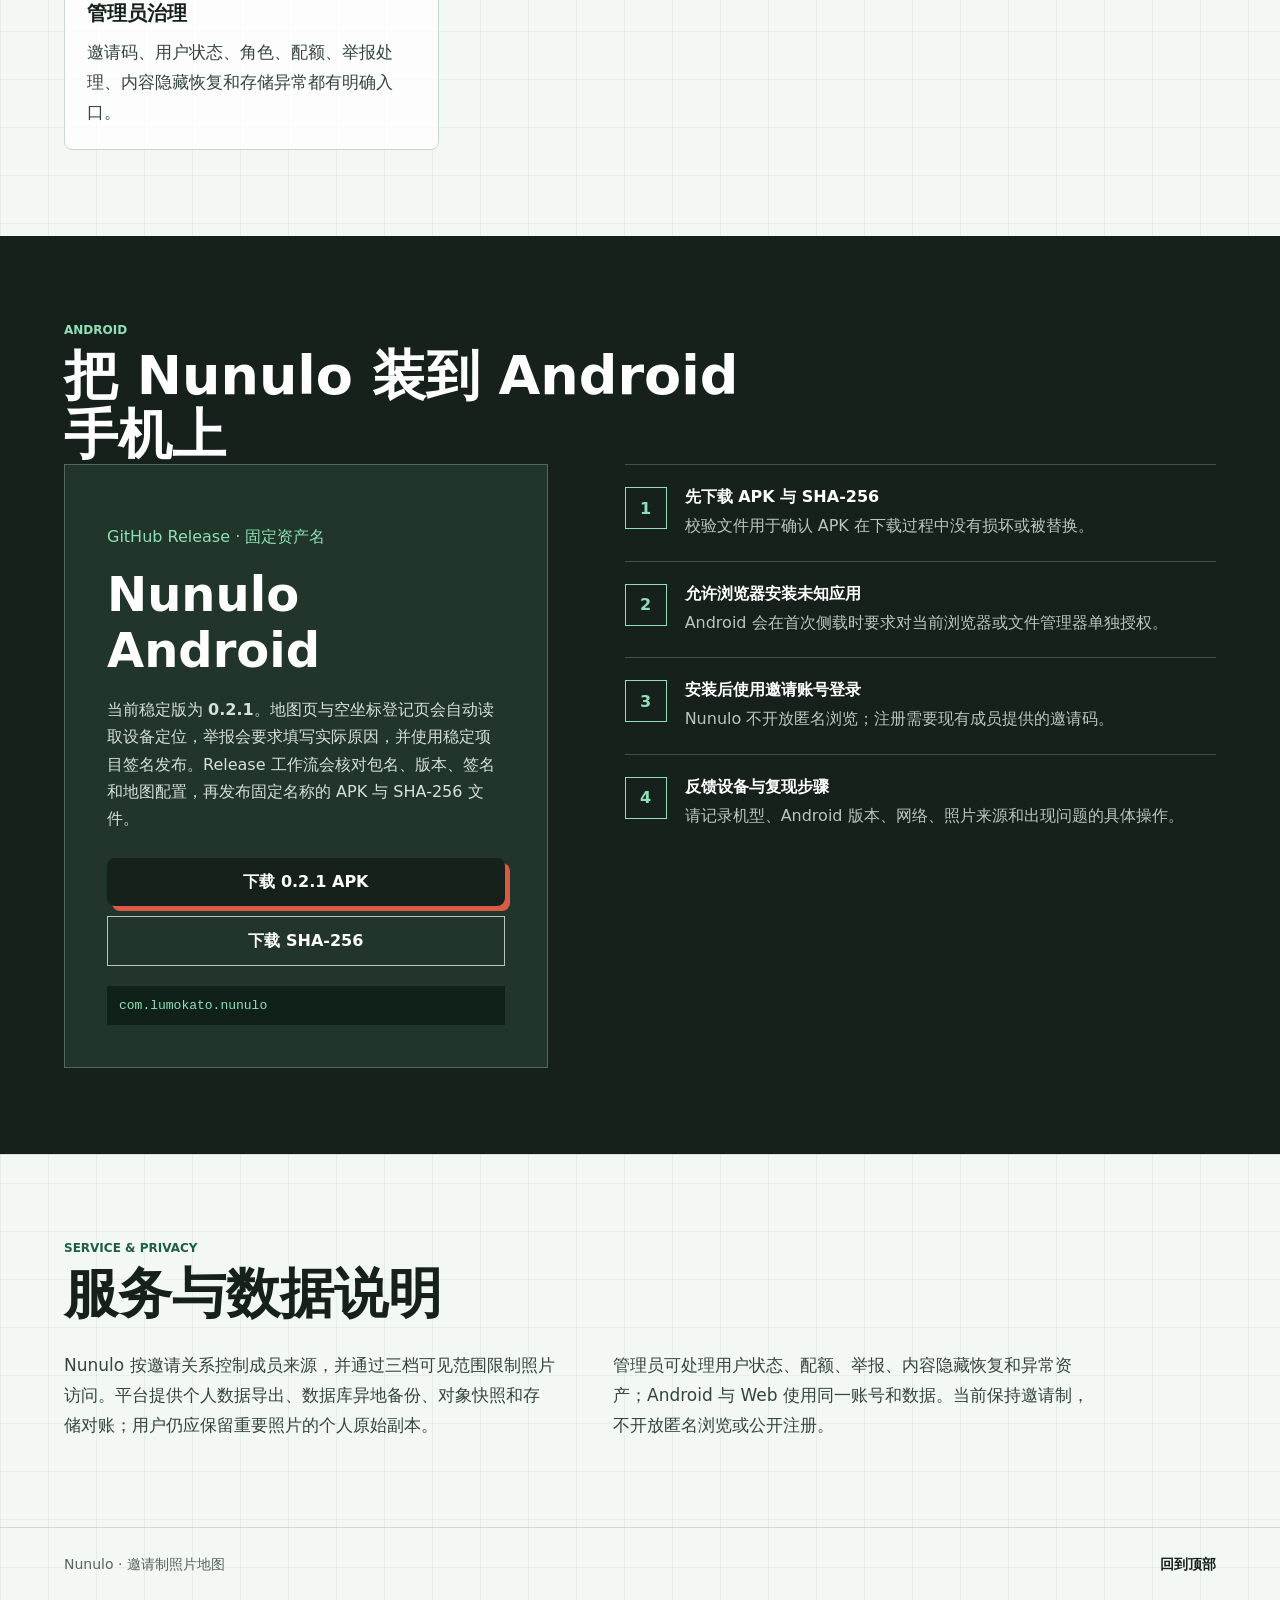
==== commit e8539e68: "site: publish stable service information" ====
--- a/release-site/index.html
+++ b/release-site/index.html
@@ -51,10 +51,10 @@
           <div class="download-card">
             <p class="download-kicker">GitHub Release · 固定资产名</p>
             <h3>Nunulo Android</h3>
-            <p>当前稳定版为 <strong>0.2.0</strong>。地图页与空坐标登记页会自动读取设备定位，并使用稳定项目签名发布。Release 工作流会核对包名、版本、签名和地图配置，再发布固定名称的 APK 与 SHA-256 文件。</p>
+            <p>当前稳定版为 <strong>0.2.1</strong>。地图页与空坐标登记页会自动读取设备定位，举报会要求填写实际原因，并使用稳定项目签名发布。Release 工作流会核对包名、版本、签名和地图配置，再发布固定名称的 APK 与 SHA-256 文件。</p>
             <div class="download-actions">
-              <a class="primary-action" href="https://github.com/nunulo/nunulo-android/releases/download/v0.2.0/nunulo-android.apk">下载 0.2.0 APK</a>
-              <a class="secondary-action" href="https://github.com/nunulo/nunulo-android/releases/download/v0.2.0/nunulo-android.sha256">下载 SHA-256</a>
+              <a class="primary-action" href="https://github.com/nunulo/nunulo-android/releases/download/v0.2.1/nunulo-android.apk">下载 0.2.1 APK</a>
+              <a class="secondary-action" href="https://github.com/nunulo/nunulo-android/releases/download/v0.2.1/nunulo-android.sha256">下载 SHA-256</a>
             </div>
             <code>com.lumokato.nunulo</code>
           </div>
@@ -68,8 +68,8 @@
       </section>
 
       <section class="section boundaries" aria-labelledby="boundaries-title">
-        <div class="section-heading"><p class="eyebrow">Before joining</p><h2 id="boundaries-title">测试边界</h2></div>
-        <div class="copy-grid"><p>Nunulo 默认按邀请关系控制成员来源，照片仍应保留个人原始副本。平台提供个人数据导出、数据库备份、对象快照和存储对账，用于降低设备丢失与服务故障风险。</p><p>管理员可处理用户状态、配额、举报、内容隐藏恢复和异常资产；Android 与 Web 使用同一账号和数据，公开注册保持关闭。</p></div>
+        <div class="section-heading"><p class="eyebrow">Service & privacy</p><h2 id="boundaries-title">服务与数据说明</h2></div>
+        <div class="copy-grid"><p>Nunulo 按邀请关系控制成员来源，并通过三档可见范围限制照片访问。平台提供个人数据导出、数据库异地备份、对象快照和存储对账；用户仍应保留重要照片的个人原始副本。</p><p>管理员可处理用户状态、配额、举报、内容隐藏恢复和异常资产；Android 与 Web 使用同一账号和数据。当前保持邀请制，不开放匿名浏览或公开注册。</p></div>
       </section>
     </main>
 
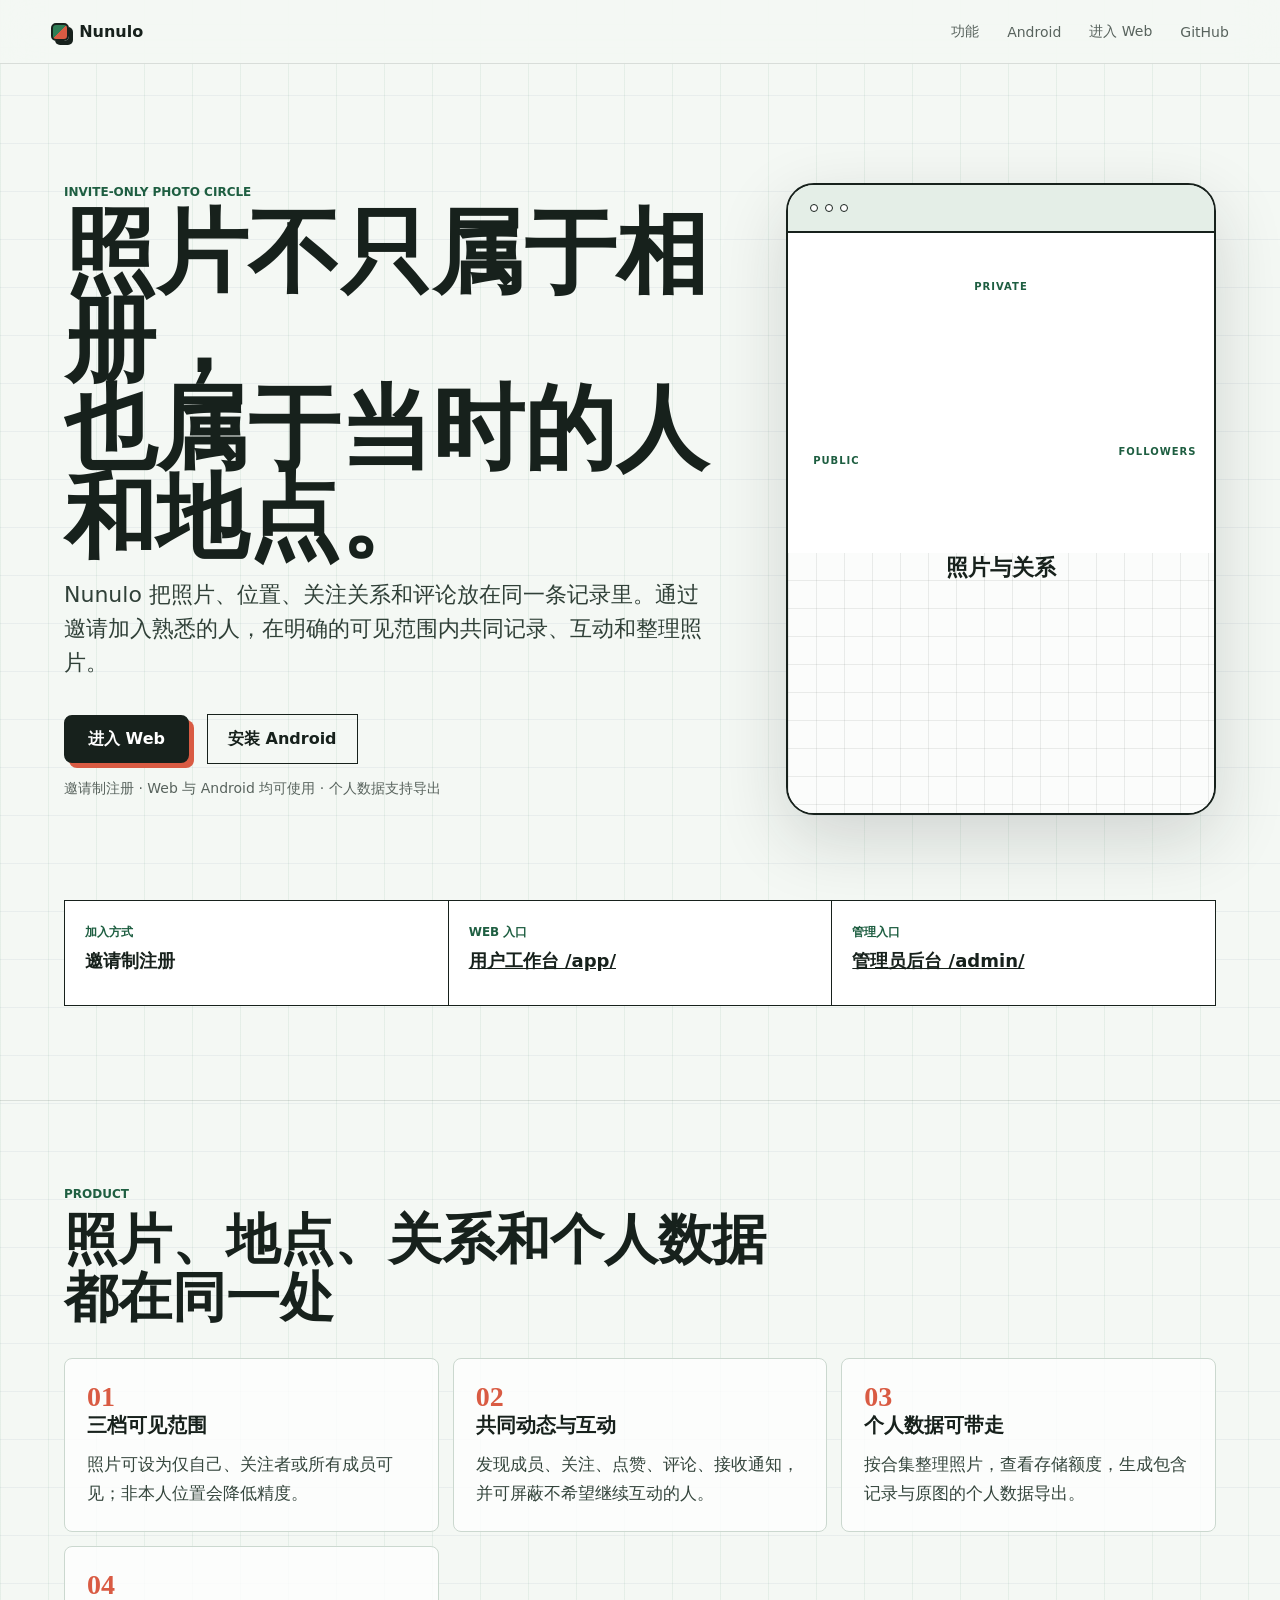
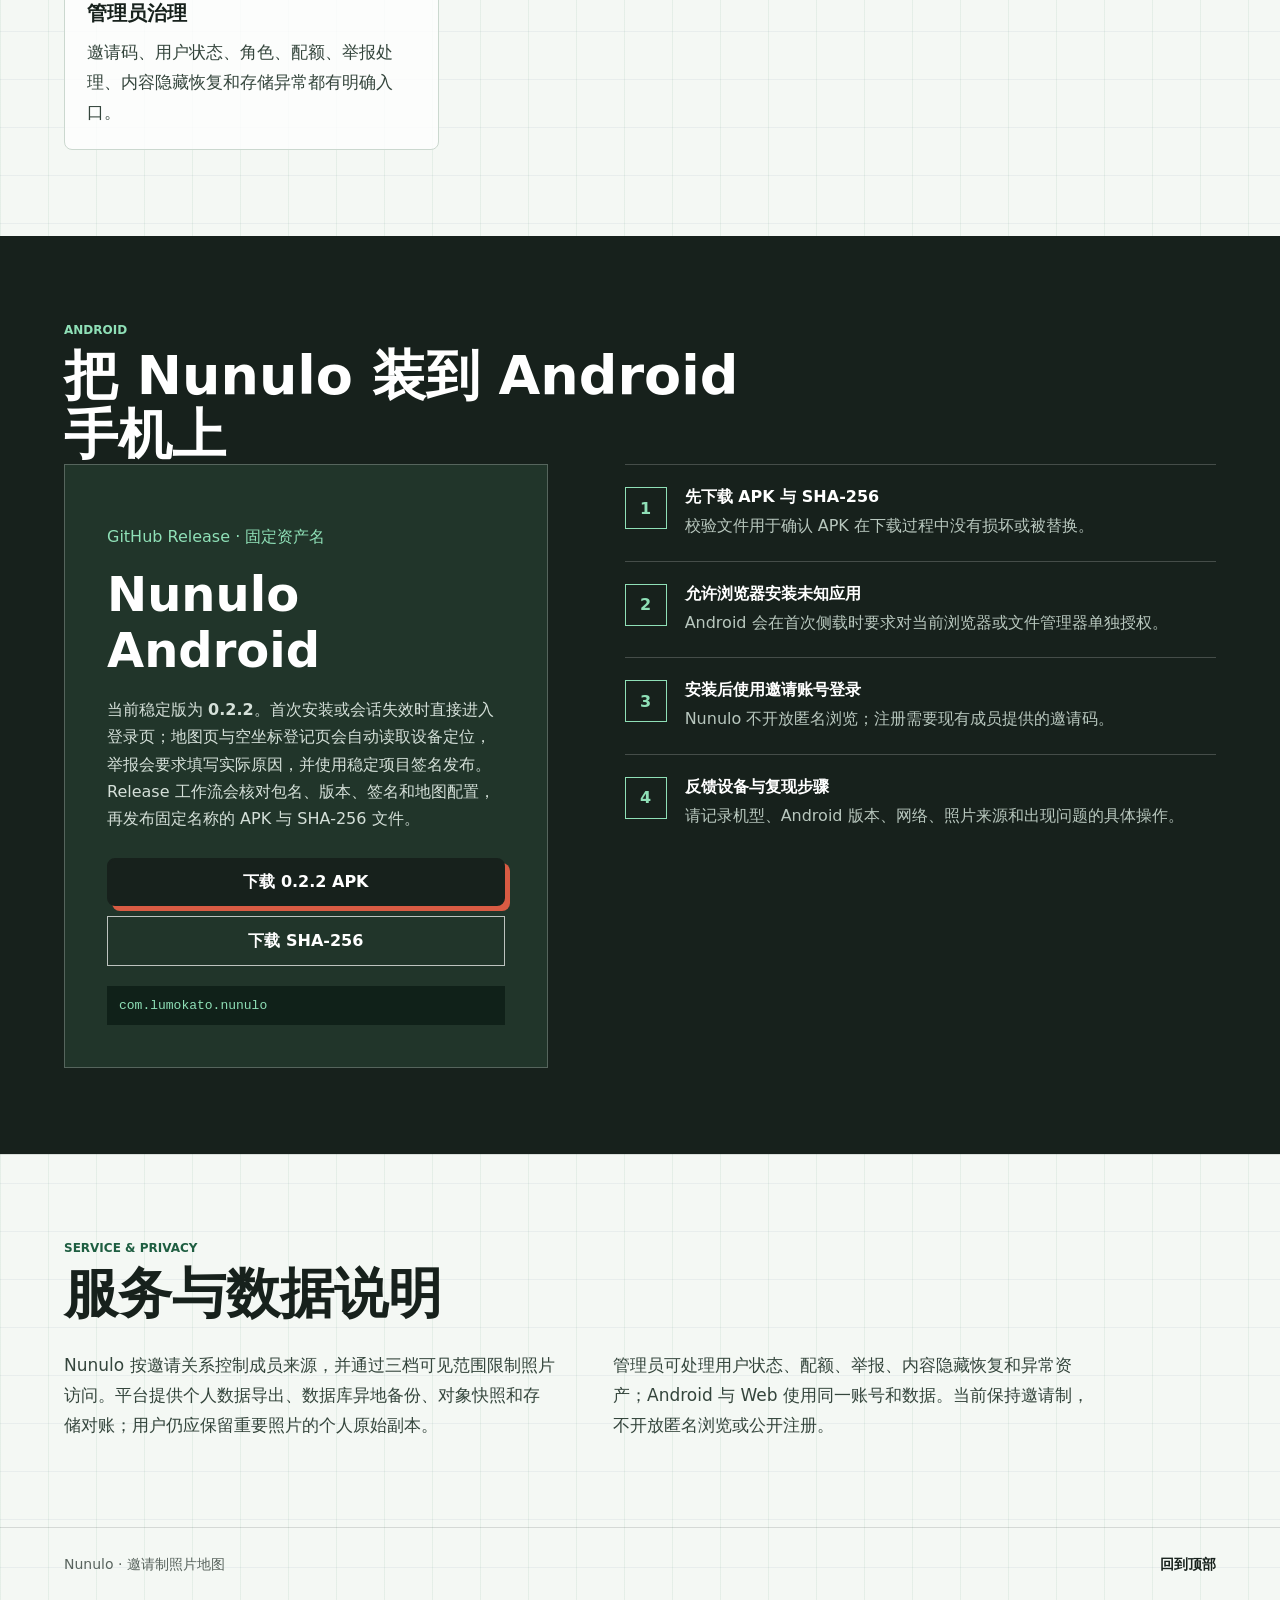
==== commit a18b094c: "site: point downloads to Android v0.2.2" ====
--- a/release-site/index.html
+++ b/release-site/index.html
@@ -51,10 +51,10 @@
           <div class="download-card">
             <p class="download-kicker">GitHub Release · 固定资产名</p>
             <h3>Nunulo Android</h3>
-            <p>当前稳定版为 <strong>0.2.1</strong>。地图页与空坐标登记页会自动读取设备定位，举报会要求填写实际原因，并使用稳定项目签名发布。Release 工作流会核对包名、版本、签名和地图配置，再发布固定名称的 APK 与 SHA-256 文件。</p>
+            <p>当前稳定版为 <strong>0.2.2</strong>。首次安装或会话失效时直接进入登录页；地图页与空坐标登记页会自动读取设备定位，举报会要求填写实际原因，并使用稳定项目签名发布。Release 工作流会核对包名、版本、签名和地图配置，再发布固定名称的 APK 与 SHA-256 文件。</p>
             <div class="download-actions">
-              <a class="primary-action" href="https://github.com/nunulo/nunulo-android/releases/download/v0.2.1/nunulo-android.apk">下载 0.2.1 APK</a>
-              <a class="secondary-action" href="https://github.com/nunulo/nunulo-android/releases/download/v0.2.1/nunulo-android.sha256">下载 SHA-256</a>
+              <a class="primary-action" href="https://github.com/nunulo/nunulo-android/releases/download/v0.2.2/nunulo-android.apk">下载 0.2.2 APK</a>
+              <a class="secondary-action" href="https://github.com/nunulo/nunulo-android/releases/download/v0.2.2/nunulo-android.sha256">下载 SHA-256</a>
             </div>
             <code>com.lumokato.nunulo</code>
           </div>
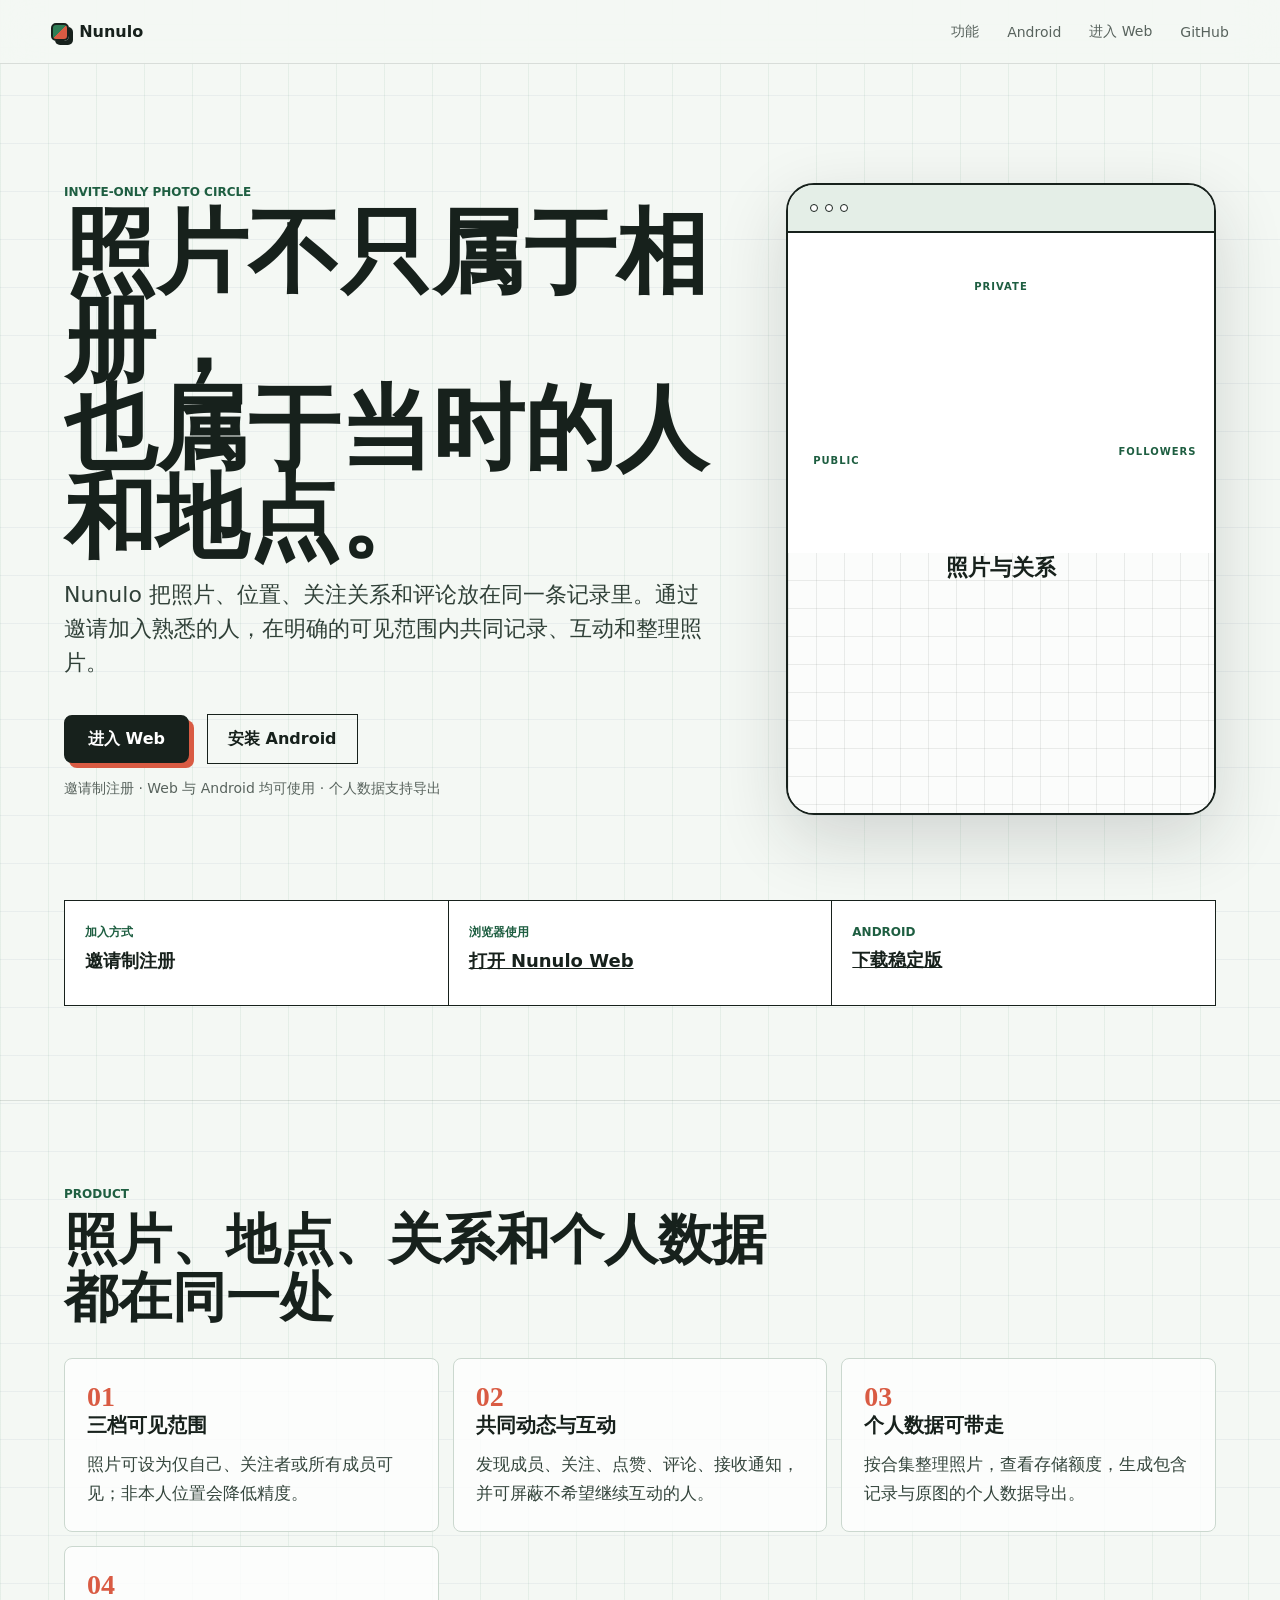
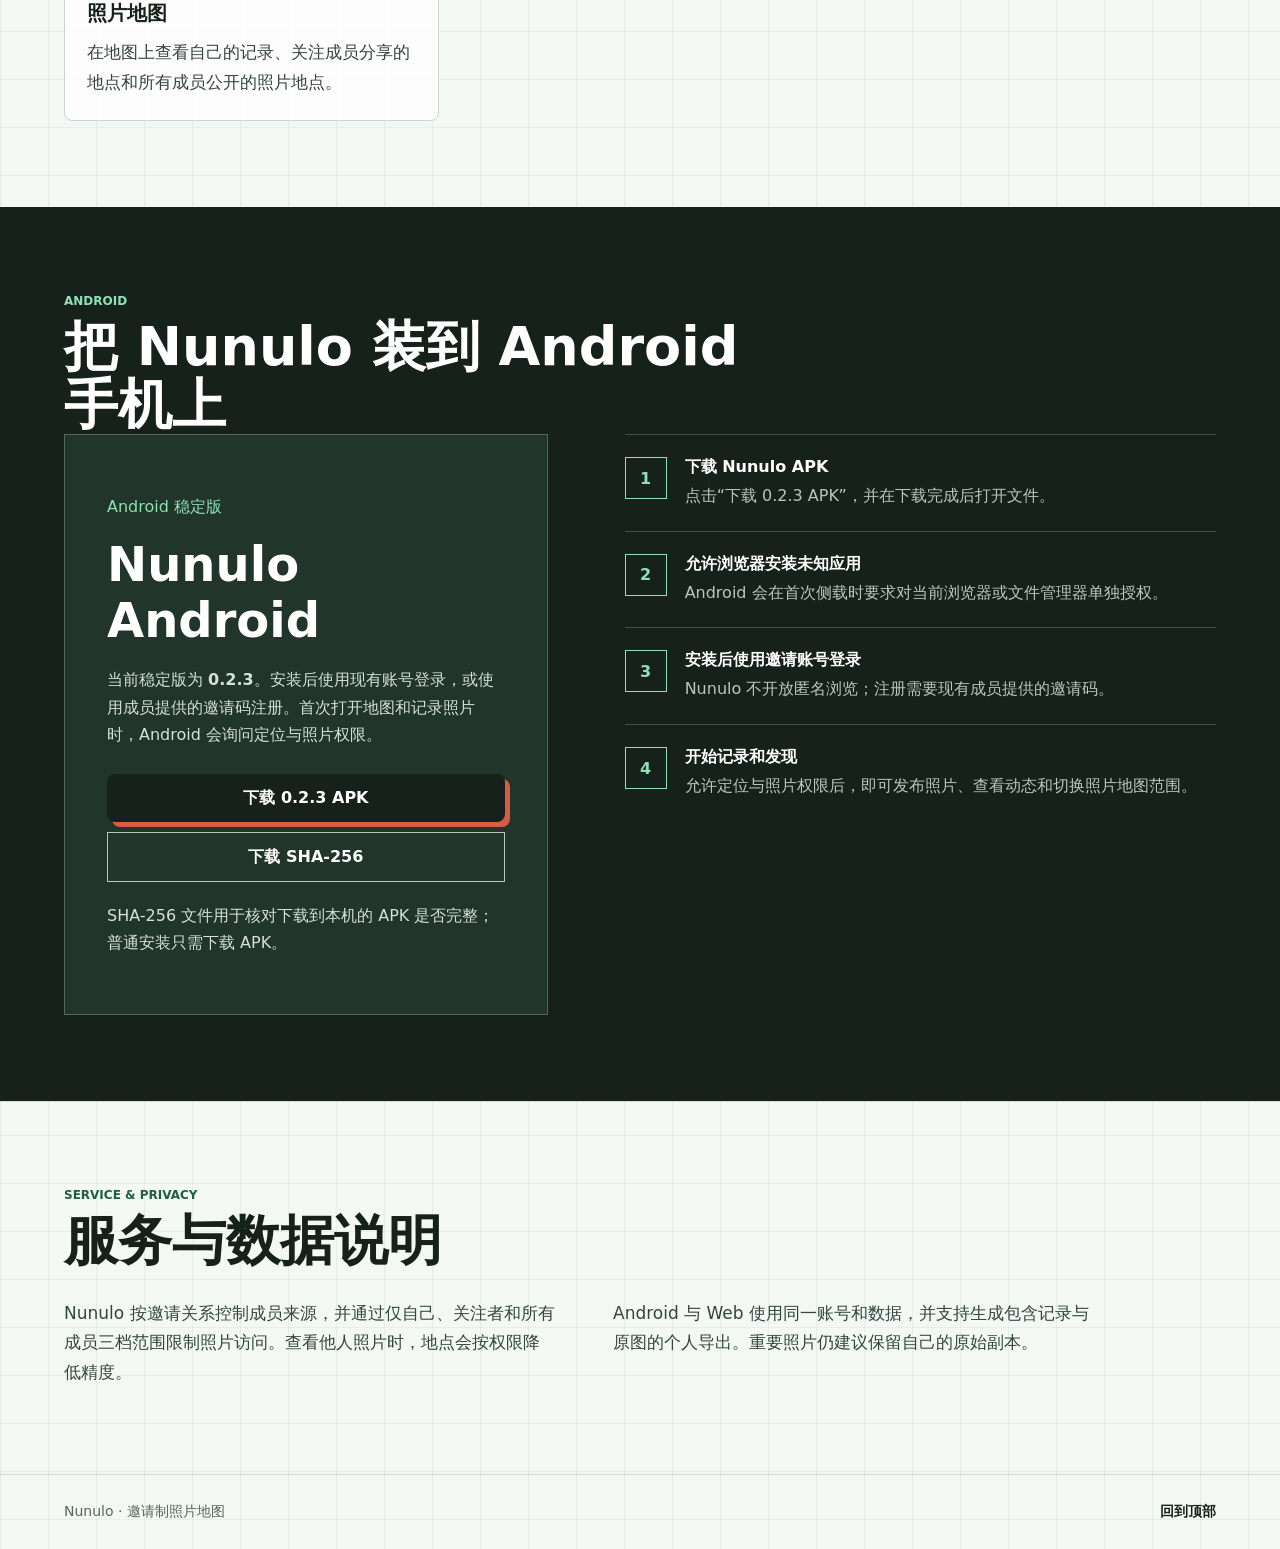
==== commit 90479a44: "site: publish product-first download page" ====
--- a/release-site/index.html
+++ b/release-site/index.html
@@ -31,8 +31,8 @@
 
       <section class="status-band" aria-label="当前状态">
         <div><span class="status-label">加入方式</span><strong>邀请制注册</strong></div>
-        <div><span class="status-label">Web 入口</span><strong><a href="/app/">用户工作台 /app/</a></strong></div>
-        <div><span class="status-label">管理入口</span><strong><a href="/admin/">管理员后台 /admin/</a></strong></div>
+        <div><span class="status-label">浏览器使用</span><strong><a href="/app/">打开 Nunulo Web</a></strong></div>
+        <div><span class="status-label">Android</span><strong><a href="#download">下载稳定版</a></strong></div>
       </section>
 
       <section class="section" id="features" aria-labelledby="features-title">
@@ -41,7 +41,7 @@
           <article><span>01</span><h3>三档可见范围</h3><p>照片可设为仅自己、关注者或所有成员可见；非本人位置会降低精度。</p></article>
           <article><span>02</span><h3>共同动态与互动</h3><p>发现成员、关注、点赞、评论、接收通知，并可屏蔽不希望继续互动的人。</p></article>
           <article><span>03</span><h3>个人数据可带走</h3><p>按合集整理照片，查看存储额度，生成包含记录与原图的个人数据导出。</p></article>
-          <article><span>04</span><h3>管理员治理</h3><p>邀请码、用户状态、角色、配额、举报处理、内容隐藏恢复和存储异常都有明确入口。</p></article>
+          <article><span>04</span><h3>照片地图</h3><p>在地图上查看自己的记录、关注成员分享的地点和所有成员公开的照片地点。</p></article>
         </div>
       </section>
 
@@ -49,27 +49,27 @@
         <div class="section-heading"><p class="eyebrow">Android</p><h2 id="download-title">把 Nunulo 装到 Android 手机上</h2></div>
         <div class="download-grid">
           <div class="download-card">
-            <p class="download-kicker">GitHub Release · 固定资产名</p>
+            <p class="download-kicker">Android 稳定版</p>
             <h3>Nunulo Android</h3>
-            <p>当前稳定版为 <strong>0.2.2</strong>。首次安装或会话失效时直接进入登录页；地图页与空坐标登记页会自动读取设备定位，举报会要求填写实际原因，并使用稳定项目签名发布。Release 工作流会核对包名、版本、签名和地图配置，再发布固定名称的 APK 与 SHA-256 文件。</p>
+            <p>当前稳定版为 <strong>0.2.3</strong>。安装后使用现有账号登录，或使用成员提供的邀请码注册。首次打开地图和记录照片时，Android 会询问定位与照片权限。</p>
             <div class="download-actions">
-              <a class="primary-action" href="https://github.com/nunulo/nunulo-android/releases/download/v0.2.2/nunulo-android.apk">下载 0.2.2 APK</a>
-              <a class="secondary-action" href="https://github.com/nunulo/nunulo-android/releases/download/v0.2.2/nunulo-android.sha256">下载 SHA-256</a>
+              <a class="primary-action" href="https://github.com/nunulo/nunulo-android/releases/download/v0.2.3/nunulo-android.apk">下载 0.2.3 APK</a>
+              <a class="secondary-action" href="https://github.com/nunulo/nunulo-android/releases/download/v0.2.3/nunulo-android.sha256">下载 SHA-256</a>
             </div>
-            <code>com.lumokato.nunulo</code>
+            <p class="download-note">SHA-256 文件用于核对下载到本机的 APK 是否完整；普通安装只需下载 APK。</p>
           </div>
           <ol class="install-steps">
-            <li><span>1</span><div><strong>先下载 APK 与 SHA-256</strong><p>校验文件用于确认 APK 在下载过程中没有损坏或被替换。</p></div></li>
+            <li><span>1</span><div><strong>下载 Nunulo APK</strong><p>点击“下载 0.2.3 APK”，并在下载完成后打开文件。</p></div></li>
             <li><span>2</span><div><strong>允许浏览器安装未知应用</strong><p>Android 会在首次侧载时要求对当前浏览器或文件管理器单独授权。</p></div></li>
             <li><span>3</span><div><strong>安装后使用邀请账号登录</strong><p>Nunulo 不开放匿名浏览；注册需要现有成员提供的邀请码。</p></div></li>
-            <li><span>4</span><div><strong>反馈设备与复现步骤</strong><p>请记录机型、Android 版本、网络、照片来源和出现问题的具体操作。</p></div></li>
+            <li><span>4</span><div><strong>开始记录和发现</strong><p>允许定位与照片权限后，即可发布照片、查看动态和切换照片地图范围。</p></div></li>
           </ol>
         </div>
       </section>
 
       <section class="section boundaries" aria-labelledby="boundaries-title">
         <div class="section-heading"><p class="eyebrow">Service & privacy</p><h2 id="boundaries-title">服务与数据说明</h2></div>
-        <div class="copy-grid"><p>Nunulo 按邀请关系控制成员来源，并通过三档可见范围限制照片访问。平台提供个人数据导出、数据库异地备份、对象快照和存储对账；用户仍应保留重要照片的个人原始副本。</p><p>管理员可处理用户状态、配额、举报、内容隐藏恢复和异常资产；Android 与 Web 使用同一账号和数据。当前保持邀请制，不开放匿名浏览或公开注册。</p></div>
+        <div class="copy-grid"><p>Nunulo 按邀请关系控制成员来源，并通过仅自己、关注者和所有成员三档范围限制照片访问。查看他人照片时，地点会按权限降低精度。</p><p>Android 与 Web 使用同一账号和数据，并支持生成包含记录与原图的个人导出。重要照片仍建议保留自己的原始副本。</p></div>
       </section>
     </main>
 
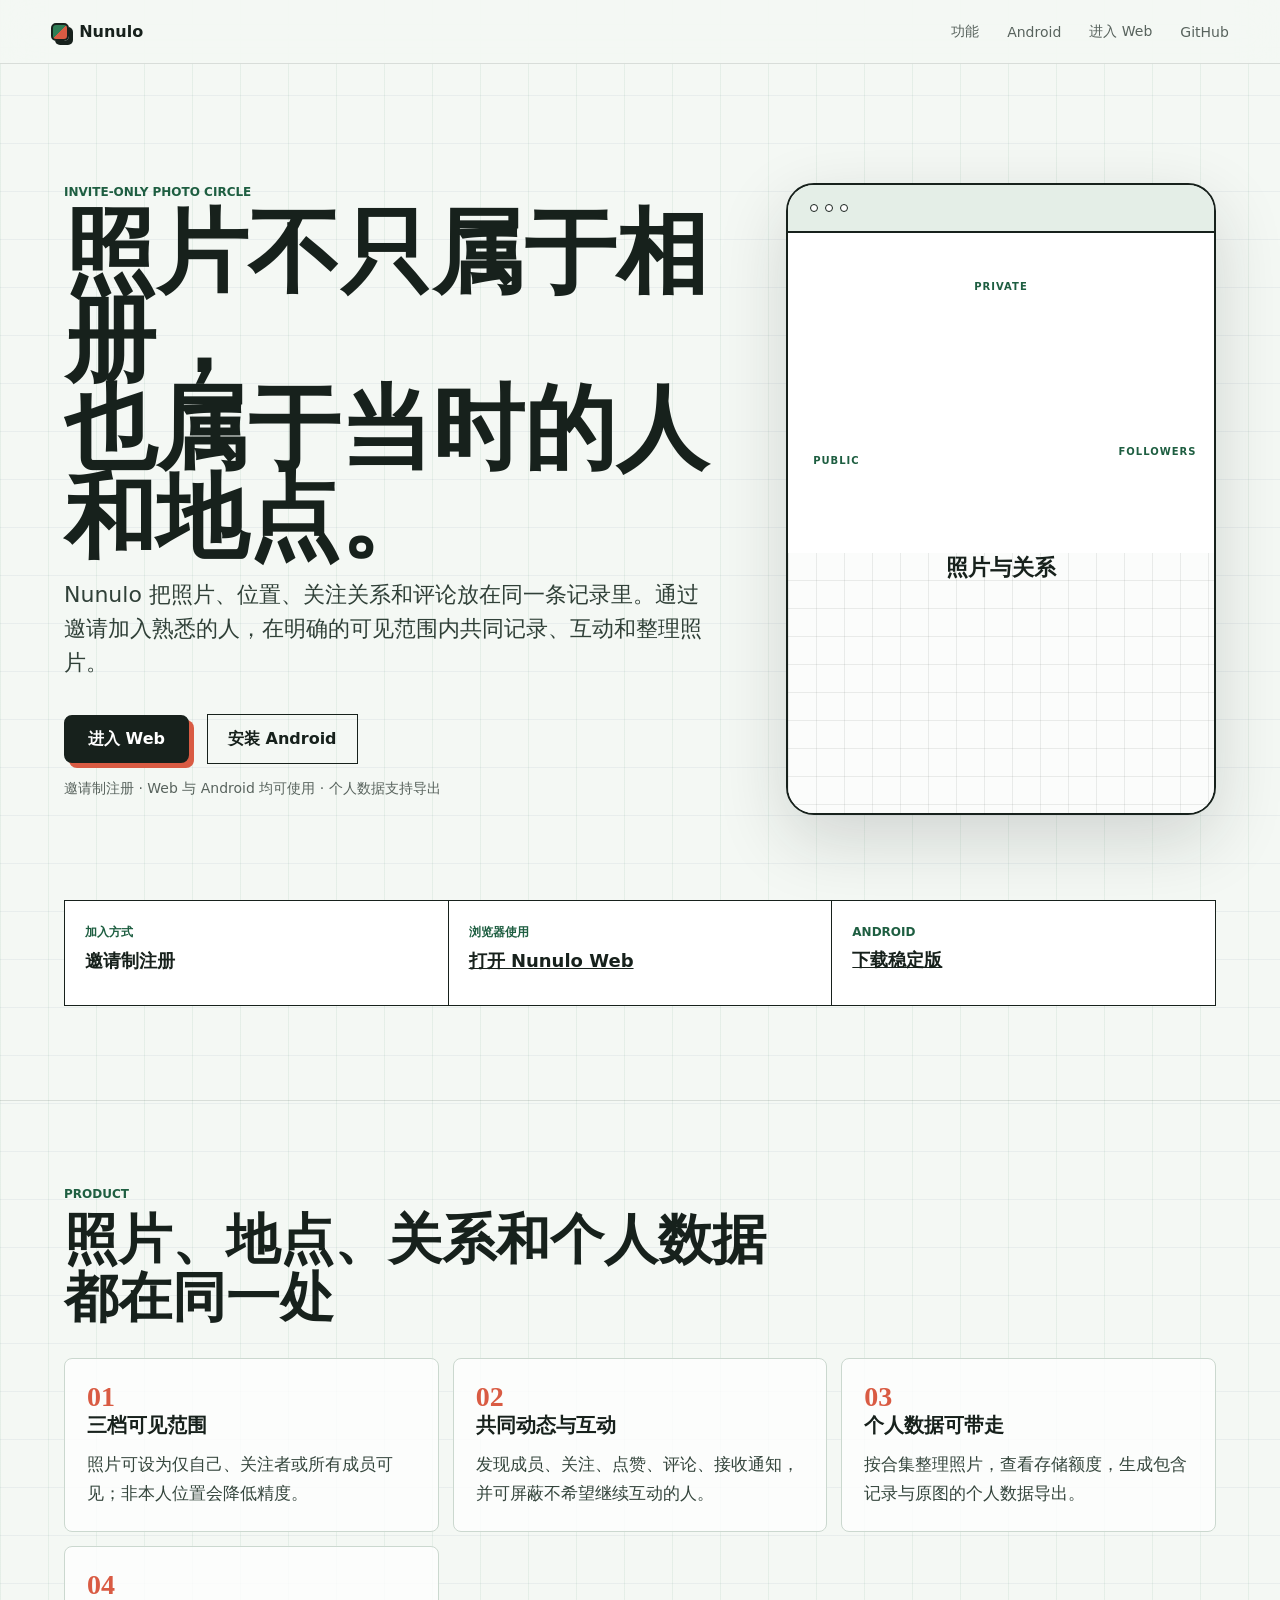
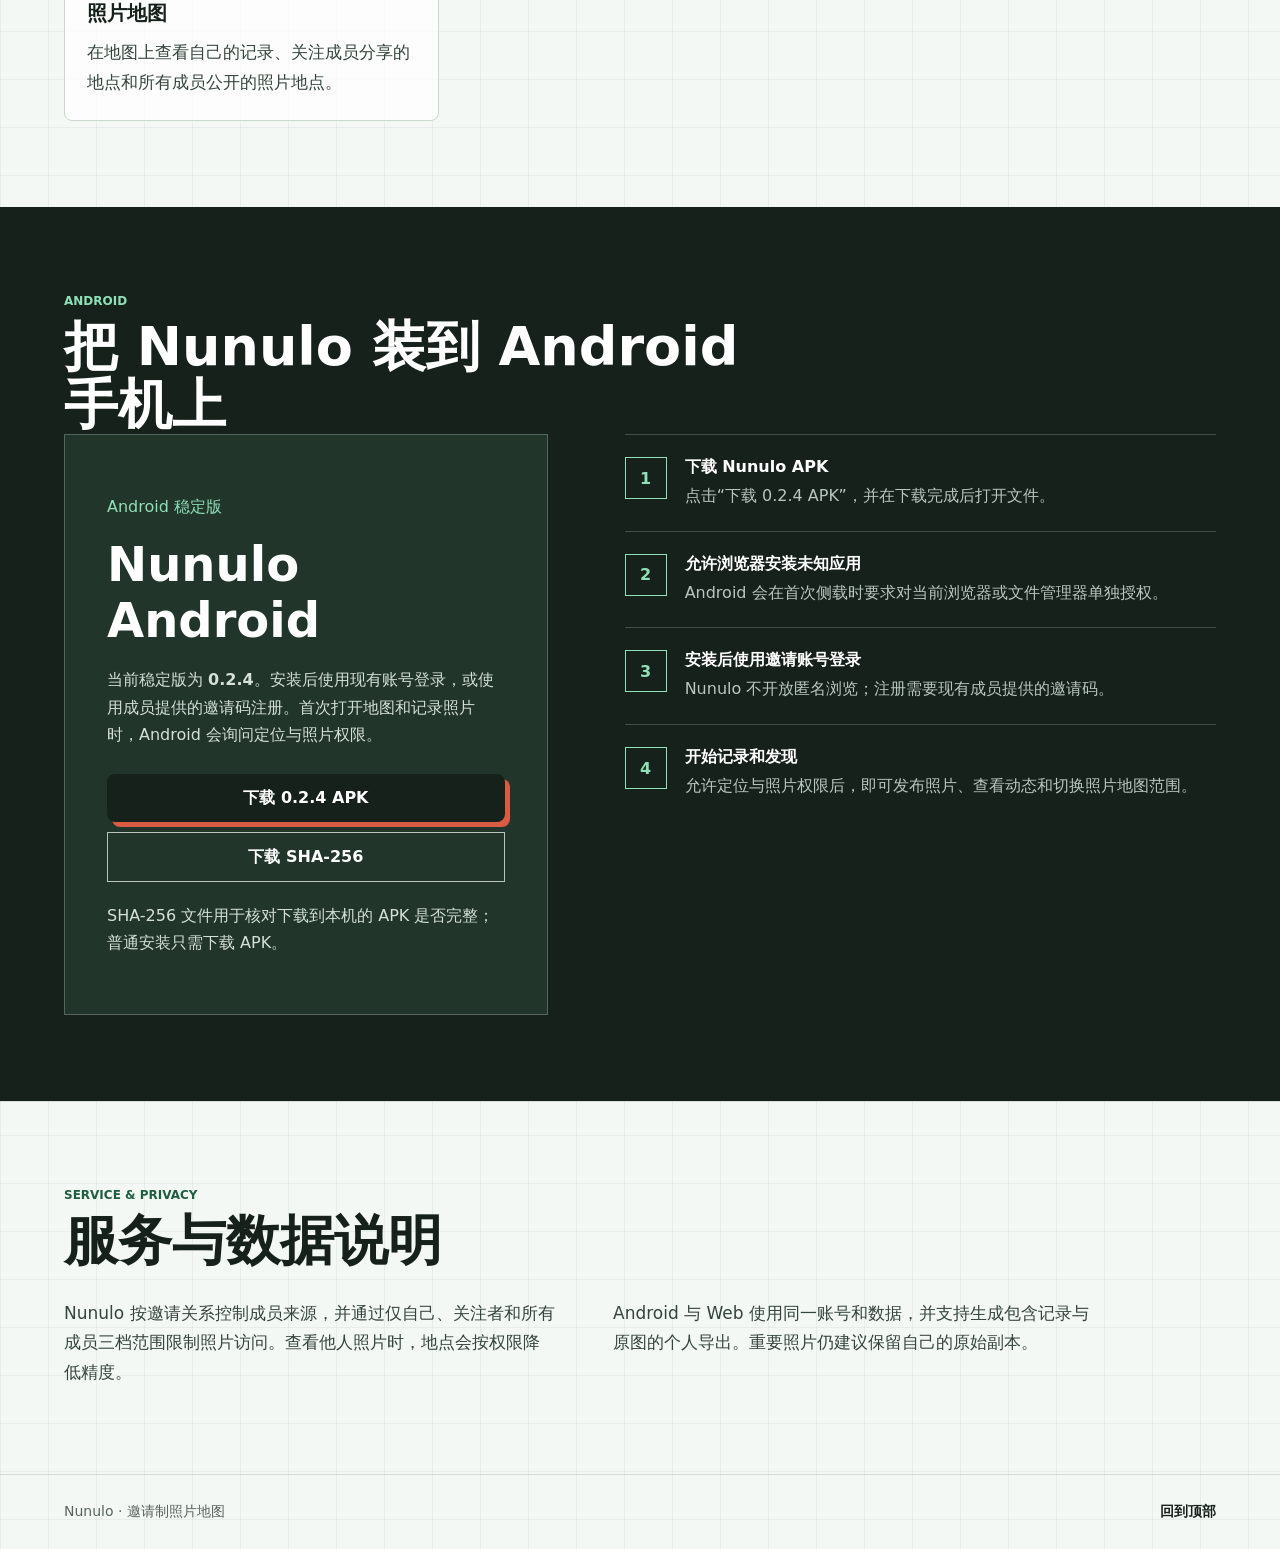
==== commit 0c44f2e9: "site: point downloads to Android v0.2.4" ====
--- a/release-site/index.html
+++ b/release-site/index.html
@@ -51,15 +51,15 @@
           <div class="download-card">
             <p class="download-kicker">Android 稳定版</p>
             <h3>Nunulo Android</h3>
-            <p>当前稳定版为 <strong>0.2.3</strong>。安装后使用现有账号登录，或使用成员提供的邀请码注册。首次打开地图和记录照片时，Android 会询问定位与照片权限。</p>
+            <p>当前稳定版为 <strong>0.2.4</strong>。安装后使用现有账号登录，或使用成员提供的邀请码注册。首次打开地图和记录照片时，Android 会询问定位与照片权限。</p>
             <div class="download-actions">
-              <a class="primary-action" href="https://github.com/nunulo/nunulo-android/releases/download/v0.2.3/nunulo-android.apk">下载 0.2.3 APK</a>
-              <a class="secondary-action" href="https://github.com/nunulo/nunulo-android/releases/download/v0.2.3/nunulo-android.sha256">下载 SHA-256</a>
+              <a class="primary-action" href="https://github.com/nunulo/nunulo-android/releases/download/v0.2.4/nunulo-android.apk">下载 0.2.4 APK</a>
+              <a class="secondary-action" href="https://github.com/nunulo/nunulo-android/releases/download/v0.2.4/nunulo-android.sha256">下载 SHA-256</a>
             </div>
             <p class="download-note">SHA-256 文件用于核对下载到本机的 APK 是否完整；普通安装只需下载 APK。</p>
           </div>
           <ol class="install-steps">
-            <li><span>1</span><div><strong>下载 Nunulo APK</strong><p>点击“下载 0.2.3 APK”，并在下载完成后打开文件。</p></div></li>
+            <li><span>1</span><div><strong>下载 Nunulo APK</strong><p>点击“下载 0.2.4 APK”，并在下载完成后打开文件。</p></div></li>
             <li><span>2</span><div><strong>允许浏览器安装未知应用</strong><p>Android 会在首次侧载时要求对当前浏览器或文件管理器单独授权。</p></div></li>
             <li><span>3</span><div><strong>安装后使用邀请账号登录</strong><p>Nunulo 不开放匿名浏览；注册需要现有成员提供的邀请码。</p></div></li>
             <li><span>4</span><div><strong>开始记录和发现</strong><p>允许定位与照片权限后，即可发布照片、查看动态和切换照片地图范围。</p></div></li>
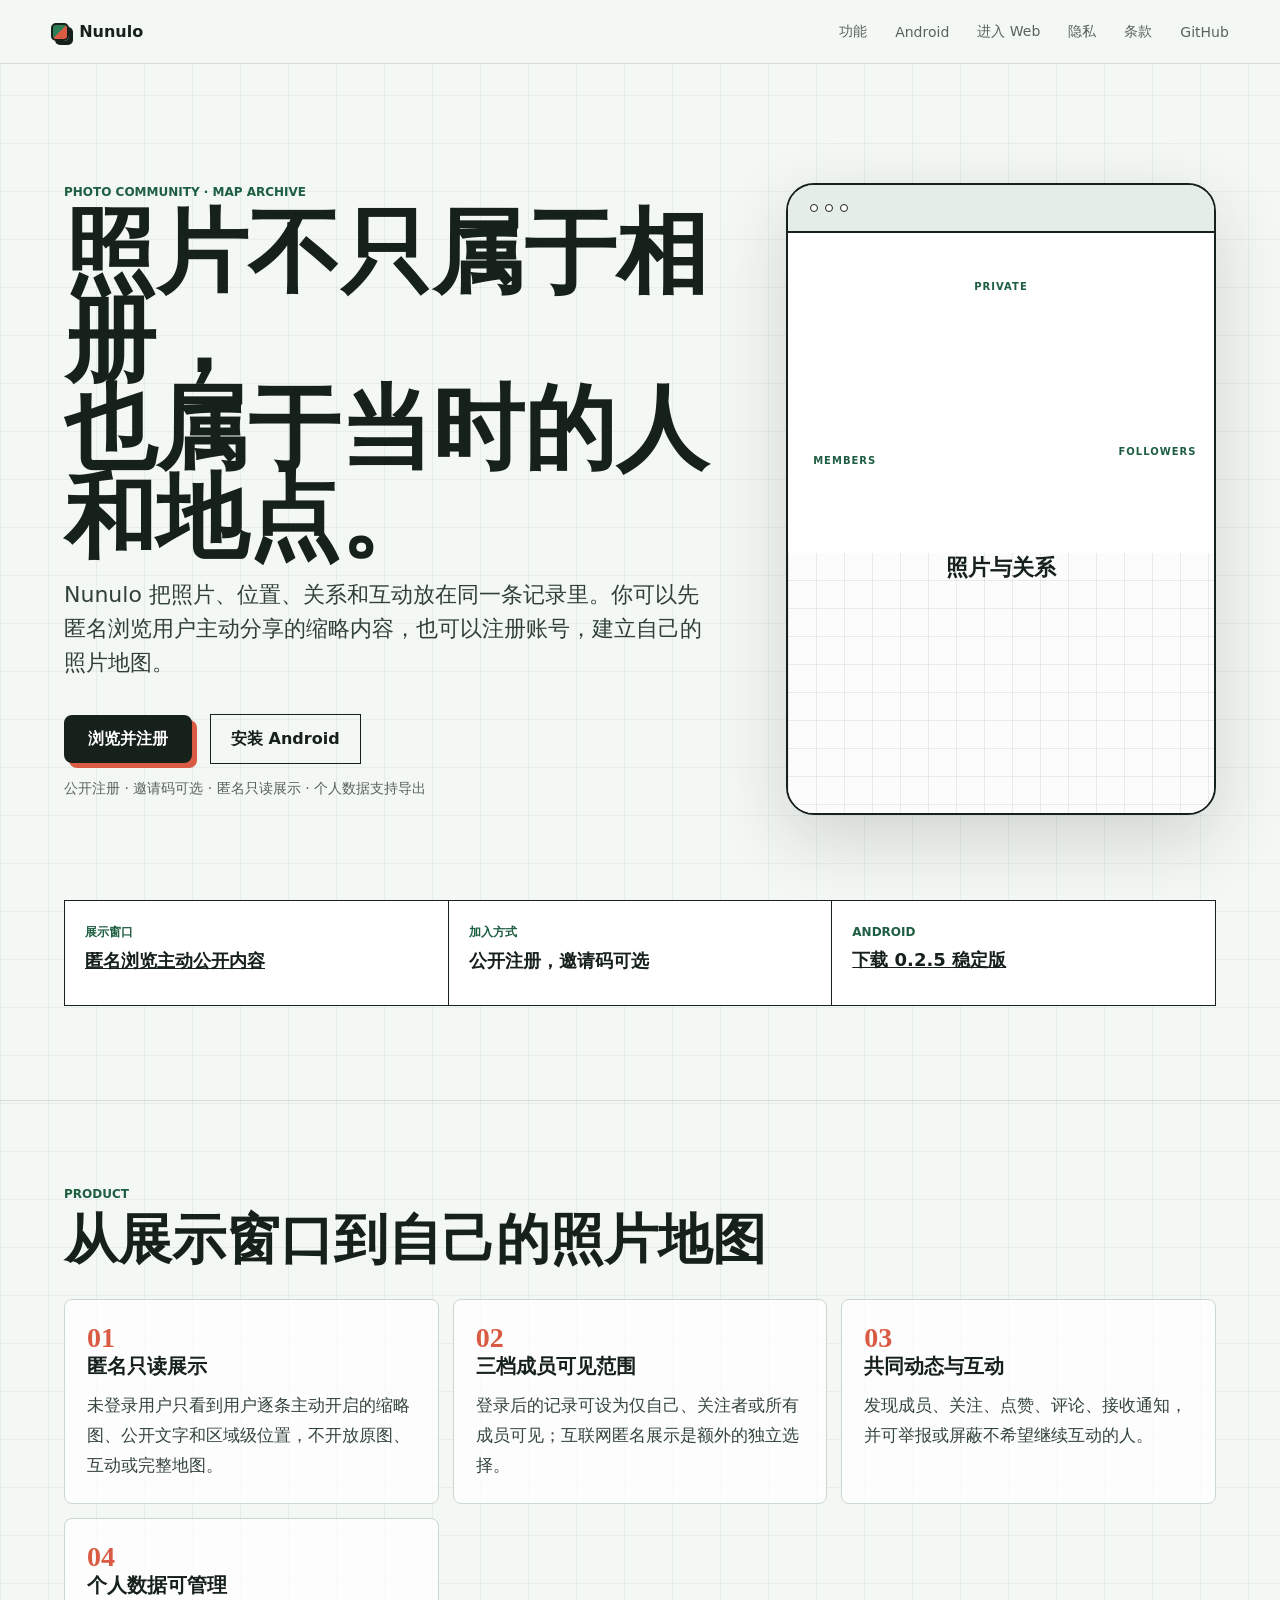
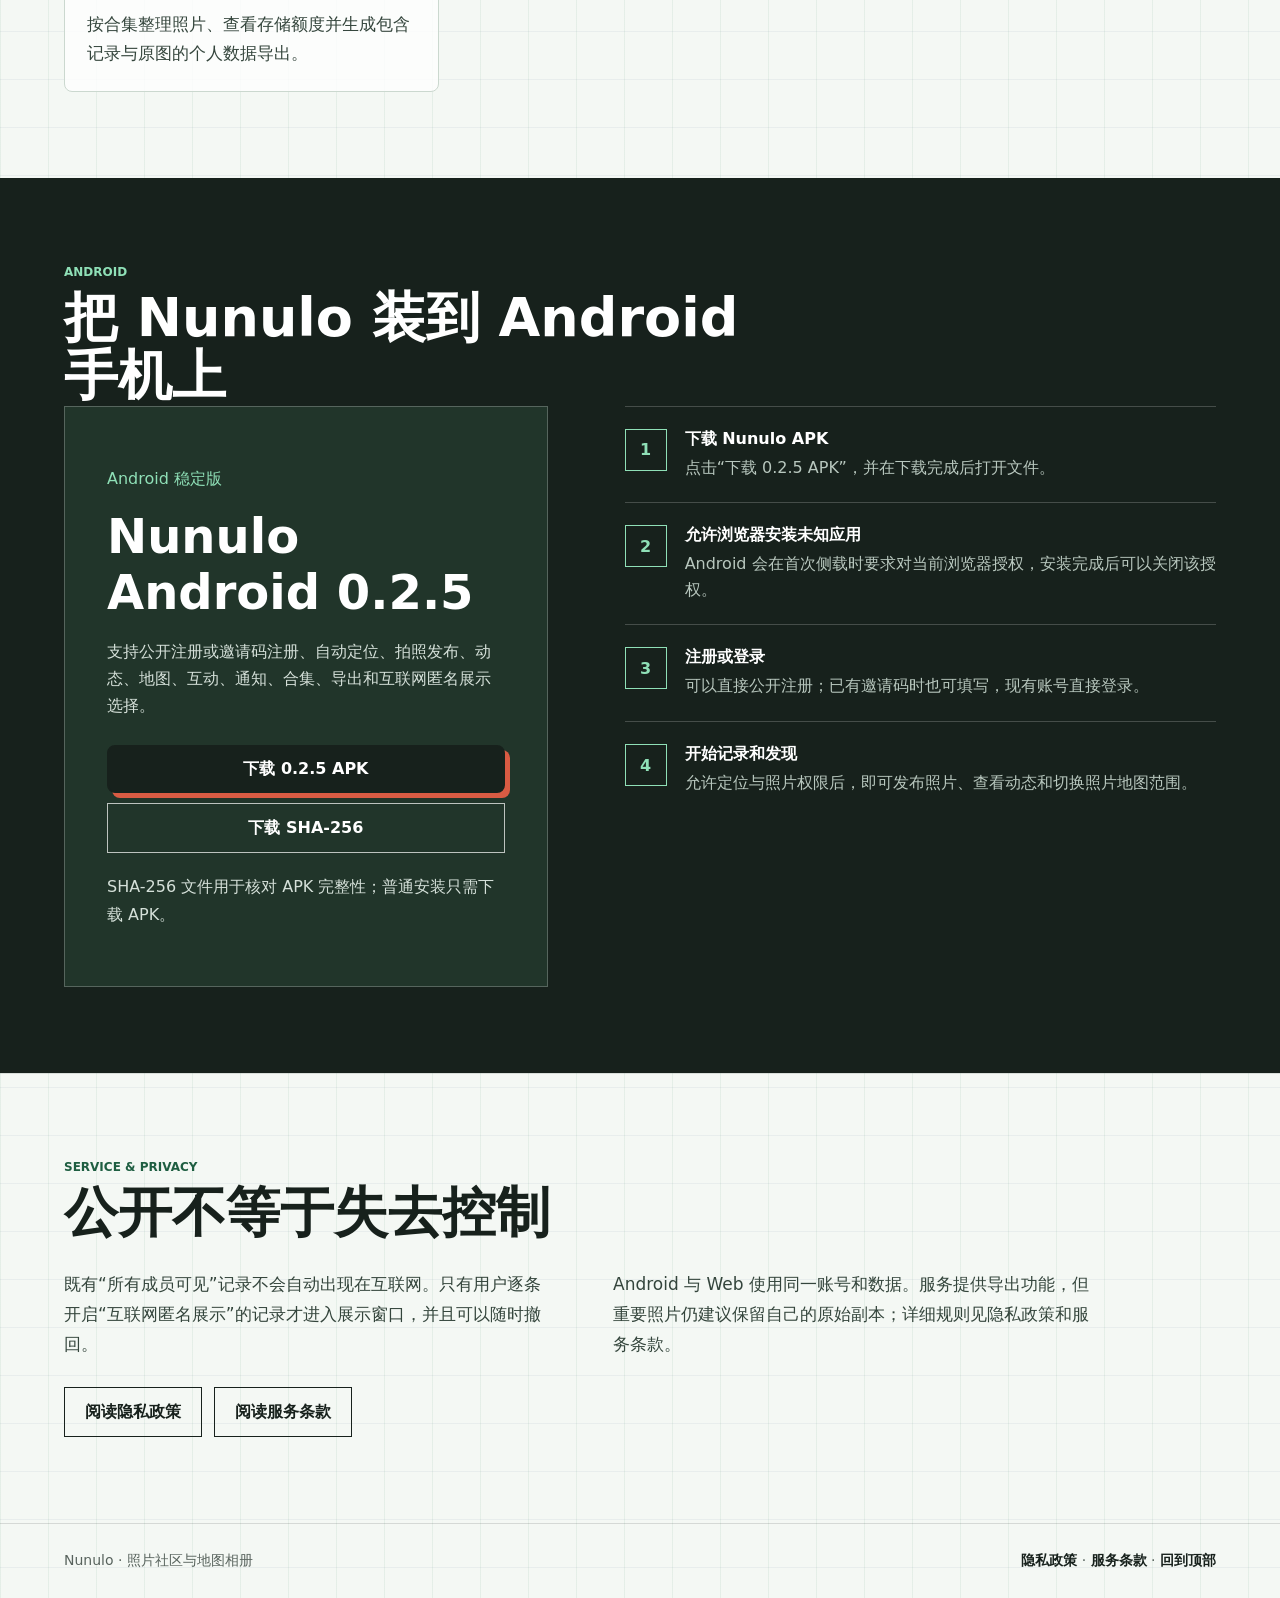
==== commit dda87d8f: "site: publish public service policies" ====
--- a/release-site/index.html
+++ b/release-site/index.html
@@ -3,45 +3,45 @@
   <head>
     <meta charset="utf-8" />
     <meta name="viewport" content="width=device-width, initial-scale=1" />
-    <meta name="description" content="Nunulo 是一个邀请制多人照片地图，支持共同记录、关注互动、合集与个人数据管理。" />
-    <title>Nunulo | 邀请制照片地图</title>
+    <meta name="description" content="Nunulo 是一个照片社区与地图相册，支持匿名只读浏览、公开注册、共同记录、互动、合集与个人数据管理。" />
+    <title>Nunulo | 照片社区与地图相册</title>
     <link rel="stylesheet" href="./styles.css" />
   </head>
   <body>
     <header class="site-header" aria-label="站点导航">
       <a class="brand" href="#top" aria-label="Nunulo 首页"><span class="brand-mark" aria-hidden="true"></span><span>Nunulo</span></a>
-      <nav class="nav-links" aria-label="页面链接"><a href="#features">功能</a><a href="#download">Android</a><a href="/app/">进入 Web</a><a href="https://github.com/Nunulo">GitHub</a></nav>
+      <nav class="nav-links" aria-label="页面链接"><a href="#features">功能</a><a href="#download">Android</a><a href="/app/">进入 Web</a><a href="/privacy/">隐私</a><a href="/terms/">条款</a><a href="https://github.com/Nunulo">GitHub</a></nav>
     </header>
 
     <main id="top">
       <section class="hero" aria-labelledby="hero-title">
         <div class="hero-copy">
-          <p class="eyebrow">Invite-only photo circle</p>
+          <p class="eyebrow">Photo community · map archive</p>
           <h1 id="hero-title">照片不只属于相册，<br />也属于当时的人和地点。</h1>
-          <p class="lede">Nunulo 把照片、位置、关注关系和评论放在同一条记录里。通过邀请加入熟悉的人，在明确的可见范围内共同记录、互动和整理照片。</p>
-          <div class="hero-actions"><a class="primary-action" href="/app/">进入 Web</a><a class="secondary-action" href="#download">安装 Android</a></div>
-          <p class="release-note">邀请制注册 · Web 与 Android 均可使用 · 个人数据支持导出</p>
+          <p class="lede">Nunulo 把照片、位置、关系和互动放在同一条记录里。你可以先匿名浏览用户主动分享的缩略内容，也可以注册账号，建立自己的照片地图。</p>
+          <div class="hero-actions"><a class="primary-action" href="/app/">浏览并注册</a><a class="secondary-action" href="#download">安装 Android</a></div>
+          <p class="release-note">公开注册 · 邀请码可选 · 匿名只读展示 · 个人数据支持导出</p>
         </div>
         <aside class="screen-slot" aria-label="Nunulo 核心能力">
           <div class="slot-topline"><span></span><span></span><span></span></div>
-          <div class="photo-orbit"><span>PRIVATE</span><span>FOLLOWERS</span><span>PUBLIC</span><strong>PHOTO<br />CIRCLE</strong></div>
-          <div class="slot-body"><p>照片与关系</p><span>邀请注册、多人动态、关注互动、通知、合集、导出与治理</span></div>
+          <div class="photo-orbit"><span>PRIVATE</span><span>FOLLOWERS</span><span>MEMBERS</span><strong>PHOTO<br />WORLD</strong></div>
+          <div class="slot-body"><p>照片与关系</p><span>匿名发现、公开注册、多人动态、地图、互动、合集、导出与治理</span></div>
         </aside>
       </section>
 
       <section class="status-band" aria-label="当前状态">
-        <div><span class="status-label">加入方式</span><strong>邀请制注册</strong></div>
-        <div><span class="status-label">浏览器使用</span><strong><a href="/app/">打开 Nunulo Web</a></strong></div>
-        <div><span class="status-label">Android</span><strong><a href="#download">下载稳定版</a></strong></div>
+        <div><span class="status-label">展示窗口</span><strong><a href="/app/">匿名浏览主动公开内容</a></strong></div>
+        <div><span class="status-label">加入方式</span><strong>公开注册，邀请码可选</strong></div>
+        <div><span class="status-label">Android</span><strong><a href="#download">下载 0.2.5 稳定版</a></strong></div>
       </section>
 
       <section class="section" id="features" aria-labelledby="features-title">
-        <div class="section-heading"><p class="eyebrow">Product</p><h2 id="features-title">照片、地点、关系和个人数据都在同一处</h2></div>
+        <div class="section-heading"><p class="eyebrow">Product</p><h2 id="features-title">从展示窗口到自己的照片地图</h2></div>
         <div class="surface-list feature-list">
-          <article><span>01</span><h3>三档可见范围</h3><p>照片可设为仅自己、关注者或所有成员可见；非本人位置会降低精度。</p></article>
-          <article><span>02</span><h3>共同动态与互动</h3><p>发现成员、关注、点赞、评论、接收通知，并可屏蔽不希望继续互动的人。</p></article>
-          <article><span>03</span><h3>个人数据可带走</h3><p>按合集整理照片，查看存储额度，生成包含记录与原图的个人数据导出。</p></article>
-          <article><span>04</span><h3>照片地图</h3><p>在地图上查看自己的记录、关注成员分享的地点和所有成员公开的照片地点。</p></article>
+          <article><span>01</span><h3>匿名只读展示</h3><p>未登录用户只看到用户逐条主动开启的缩略图、公开文字和区域级位置，不开放原图、互动或完整地图。</p></article>
+          <article><span>02</span><h3>三档成员可见范围</h3><p>登录后的记录可设为仅自己、关注者或所有成员可见；互联网匿名展示是额外的独立选择。</p></article>
+          <article><span>03</span><h3>共同动态与互动</h3><p>发现成员、关注、点赞、评论、接收通知，并可举报或屏蔽不希望继续互动的人。</p></article>
+          <article><span>04</span><h3>个人数据可管理</h3><p>按合集整理照片、查看存储额度并生成包含记录与原图的个人数据导出。</p></article>
         </div>
       </section>
 
@@ -50,29 +50,30 @@
         <div class="download-grid">
           <div class="download-card">
             <p class="download-kicker">Android 稳定版</p>
-            <h3>Nunulo Android</h3>
-            <p>当前稳定版为 <strong>0.2.4</strong>。安装后使用现有账号登录，或使用成员提供的邀请码注册。首次打开地图和记录照片时，Android 会询问定位与照片权限。</p>
+            <h3>Nunulo Android 0.2.5</h3>
+            <p>支持公开注册或邀请码注册、自动定位、拍照发布、动态、地图、互动、通知、合集、导出和互联网匿名展示选择。</p>
             <div class="download-actions">
-              <a class="primary-action" href="https://github.com/nunulo/nunulo-android/releases/download/v0.2.4/nunulo-android.apk">下载 0.2.4 APK</a>
-              <a class="secondary-action" href="https://github.com/nunulo/nunulo-android/releases/download/v0.2.4/nunulo-android.sha256">下载 SHA-256</a>
+              <a class="primary-action" href="https://github.com/nunulo/nunulo-android/releases/download/v0.2.5/nunulo-android.apk">下载 0.2.5 APK</a>
+              <a class="secondary-action" href="https://github.com/nunulo/nunulo-android/releases/download/v0.2.5/nunulo-android.sha256">下载 SHA-256</a>
             </div>
-            <p class="download-note">SHA-256 文件用于核对下载到本机的 APK 是否完整；普通安装只需下载 APK。</p>
+            <p class="download-note">SHA-256 文件用于核对 APK 完整性；普通安装只需下载 APK。</p>
           </div>
           <ol class="install-steps">
-            <li><span>1</span><div><strong>下载 Nunulo APK</strong><p>点击“下载 0.2.4 APK”，并在下载完成后打开文件。</p></div></li>
-            <li><span>2</span><div><strong>允许浏览器安装未知应用</strong><p>Android 会在首次侧载时要求对当前浏览器或文件管理器单独授权。</p></div></li>
-            <li><span>3</span><div><strong>安装后使用邀请账号登录</strong><p>Nunulo 不开放匿名浏览；注册需要现有成员提供的邀请码。</p></div></li>
+            <li><span>1</span><div><strong>下载 Nunulo APK</strong><p>点击“下载 0.2.5 APK”，并在下载完成后打开文件。</p></div></li>
+            <li><span>2</span><div><strong>允许浏览器安装未知应用</strong><p>Android 会在首次侧载时要求对当前浏览器授权，安装完成后可以关闭该授权。</p></div></li>
+            <li><span>3</span><div><strong>注册或登录</strong><p>可以直接公开注册；已有邀请码时也可填写，现有账号直接登录。</p></div></li>
             <li><span>4</span><div><strong>开始记录和发现</strong><p>允许定位与照片权限后，即可发布照片、查看动态和切换照片地图范围。</p></div></li>
           </ol>
         </div>
       </section>
 
       <section class="section boundaries" aria-labelledby="boundaries-title">
-        <div class="section-heading"><p class="eyebrow">Service & privacy</p><h2 id="boundaries-title">服务与数据说明</h2></div>
-        <div class="copy-grid"><p>Nunulo 按邀请关系控制成员来源，并通过仅自己、关注者和所有成员三档范围限制照片访问。查看他人照片时，地点会按权限降低精度。</p><p>Android 与 Web 使用同一账号和数据，并支持生成包含记录与原图的个人导出。重要照片仍建议保留自己的原始副本。</p></div>
+        <div class="section-heading"><p class="eyebrow">Service & privacy</p><h2 id="boundaries-title">公开不等于失去控制</h2></div>
+        <div class="copy-grid"><p>既有“所有成员可见”记录不会自动出现在互联网。只有用户逐条开启“互联网匿名展示”的记录才进入展示窗口，并且可以随时撤回。</p><p>Android 与 Web 使用同一账号和数据。服务提供导出功能，但重要照片仍建议保留自己的原始副本；详细规则见隐私政策和服务条款。</p></div>
+        <div class="policy-actions"><a class="secondary-action" href="/privacy/">阅读隐私政策</a><a class="secondary-action" href="/terms/">阅读服务条款</a></div>
       </section>
     </main>
 
-    <footer class="site-footer"><span>Nunulo · 邀请制照片地图</span><a href="#top">回到顶部</a></footer>
+    <footer class="site-footer"><span>Nunulo · 照片社区与地图相册</span><span><a href="/privacy/">隐私政策</a> · <a href="/terms/">服务条款</a> · <a href="#top">回到顶部</a></span></footer>
   </body>
 </html>
--- a/release-site/styles.css
+++ b/release-site/styles.css
@@ -432,6 +432,59 @@
   line-height: 1.75;
 }
 
+.policy-actions {
+  display: flex;
+  flex-wrap: wrap;
+  gap: 12px;
+  margin-top: 28px;
+}
+
+.policy-page {
+  background: #eef4ef;
+}
+
+.policy-document {
+  width: min(900px, calc(100% - 36px));
+  margin: 0 auto;
+  padding: clamp(52px, 8vw, 92px) 0;
+}
+
+.policy-document > h1 {
+  margin-bottom: 22px;
+  font-size: clamp(48px, 9vw, 82px);
+}
+
+.policy-lede {
+  margin: 0 0 40px;
+  color: #304038;
+  font-size: 20px;
+  line-height: 1.7;
+}
+
+.policy-document section {
+  margin-top: 18px;
+  padding: clamp(22px, 4vw, 34px);
+  border: 1px solid var(--line);
+  background: rgba(255, 255, 255, 0.86);
+}
+
+.policy-document section h2 {
+  margin-bottom: 14px;
+  font-size: clamp(24px, 4vw, 34px);
+}
+
+.policy-document section p,
+.policy-document section li {
+  color: #34453c;
+  font-size: 16px;
+  line-height: 1.85;
+}
+
+.policy-document section ul {
+  margin: 0;
+  padding-left: 22px;
+}
+
 .surface-list {
   display: grid;
   grid-template-columns: repeat(3, minmax(0, 1fr));
@@ -547,6 +600,10 @@
     width: 100%;
   }
 
+  .policy-actions .secondary-action {
+    width: 100%;
+  }
+
   .screen-slot {
     max-width: 100%;
     border-radius: 22px;
